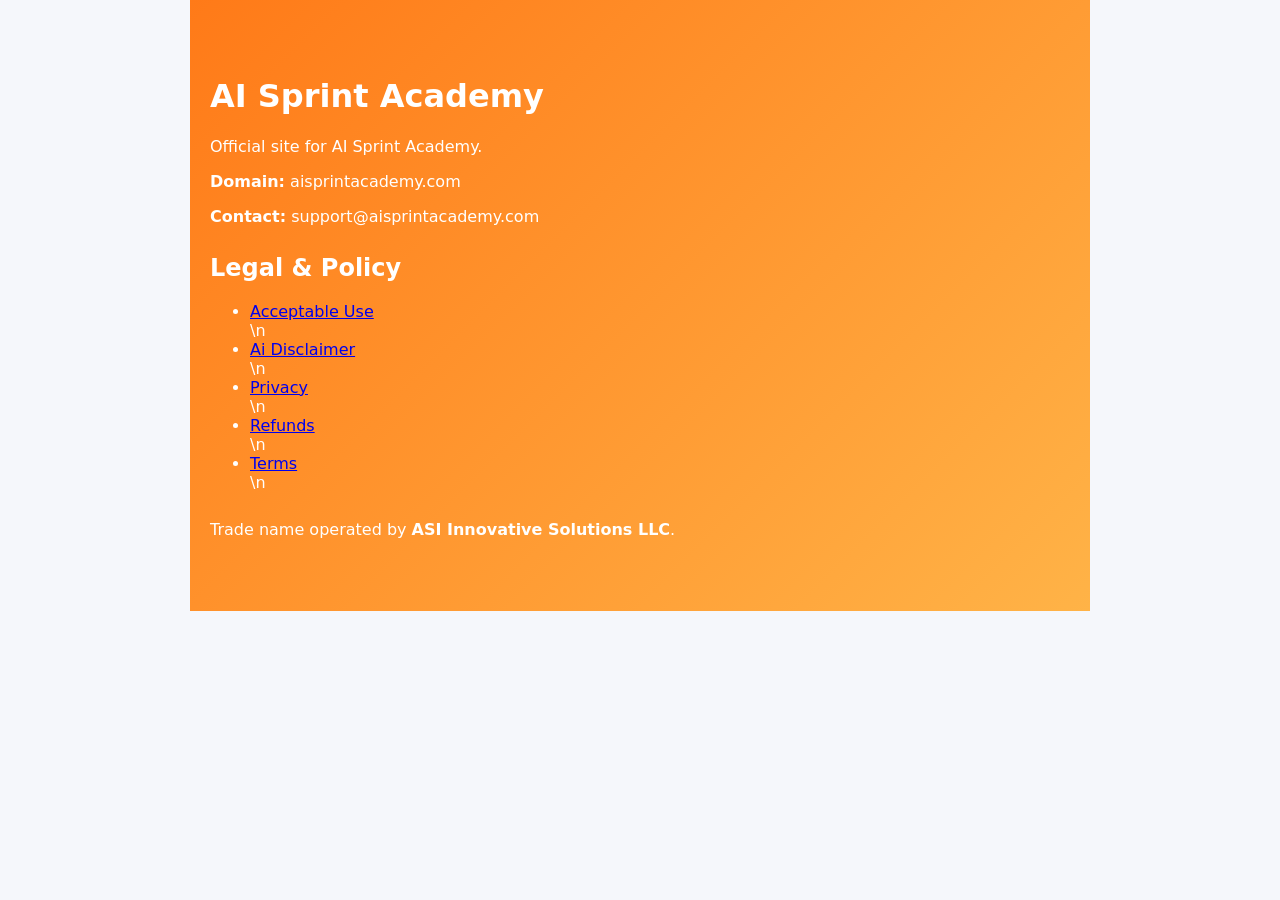
==== index.html @ 27dea118 "chore: publish B16 site with legal pages" ====
<!doctype html>
<html lang="en">
<head>
  <meta charset="utf-8" />
  <meta name="viewport" content="width=device-width, initial-scale=1" />
  <title>AI Sprint Academy</title>
  <meta name="description" content="AI Sprint Academy official website." />
  <link rel="stylesheet" href="styles.css" />
</head>
<body>
  <main class="hero" style="max-width:900px;margin:0 auto;padding:56px 20px;">
    <h1>AI Sprint Academy</h1>
    <p class="lead">Official site for AI Sprint Academy.</p>
    <p><strong>Domain:</strong> aisprintacademy.com</p>
    <p><strong>Contact:</strong> support@aisprintacademy.com</p>
    <section style="margin-top:28px;">
      <h2>Legal & Policy</h2>
      <ul>
        <li><a href="acceptable-use.html">Acceptable Use</a></li>\n        <li><a href="ai-disclaimer.html">Ai Disclaimer</a></li>\n        <li><a href="privacy.html">Privacy</a></li>\n        <li><a href="refunds.html">Refunds</a></li>\n        <li><a href="terms.html">Terms</a></li>\n      </ul>
    </section>
    <section style="margin-top:28px;">
      <p>Trade name operated by <strong>ASI Innovative Solutions LLC</strong>.</p>
    </section>
  </main>
</body>
</html>
---- styles.css ----
:root {
  --bg: #f5f7fb;
  --dark: #0f172a;
  --accent: #ff7a18;
  --accent-2: #ffb347;
  --muted: #5c647a;
  --card: #ffffff;
}
* {
  box-sizing: border-box;
}
body {
  margin: 0;
  font-family: "Inter", "Segoe UI", system-ui, -apple-system, sans-serif;
  background: var(--bg);
  color: var(--dark);
}
.container {
  width: min(1100px, 92vw);
  margin: 0 auto;
}
.hero {
  background: linear-gradient(135deg, var(--accent) 0%, var(--accent-2) 100%);
  color: white;
  padding: 4rem 0 3rem;
}
.hero__inner {
  display: grid;
  grid-template-columns: repeat(auto-fit, minmax(260px, 1fr));
  gap: 2rem;
  align-items: center;
}
.hero__card {
  background: rgba(255, 255, 255, 0.12);
  border-radius: 1rem;
  padding: 1.5rem;
  backdrop-filter: blur(6px);
}
.hero__card ul {
  list-style: none;
  padding: 0;
  margin: 0;
}
.hero__card li + li {
  margin-top: 0.75rem;
}
.eyebrow {
  text-transform: uppercase;
  letter-spacing: 0.12em;
  font-size: 0.75rem;
  margin: 0 0 0.5rem;
  opacity: 0.85;
}
.lede {
  font-size: 1.2rem;
  line-height: 1.6;
  max-width: 48ch;
}
.cta-row {
  display: flex;
  gap: 0.75rem;
  flex-wrap: wrap;
  margin-top: 1.5rem;
}
.btn {
  display: inline-flex;
  align-items: center;
  justify-content: center;
  padding: 0.85rem 1.5rem;
  border-radius: 999px;
  font-weight: 600;
  background: white;
  color: var(--dark);
  text-decoration: none;
  border: 2px solid transparent;
}
.btn--ghost {
  background: transparent;
  color: white;
  border-color: rgba(255, 255, 255, 0.6);
}
.section {
  padding: 3.5rem 0;
}
.section--alt {
  background: white;
}
.cards {
  display: grid;
  grid-template-columns: repeat(auto-fit, minmax(220px, 1fr));
  gap: 1.5rem;
}
.cards article {
  background: white;
  border-radius: 1rem;
  padding: 1.5rem;
  box-shadow: 0 20px 40px rgb(15 23 42 / 0.08);
}
.cards ul {
  padding-left: 1.2rem;
}
.split {
  display: grid;
  gap: 2rem;
  grid-template-columns: repeat(auto-fit, minmax(280px, 1fr));
  align-items: start;
}
.panel {
  background: var(--card);
  border-radius: 1rem;
  padding: 1.5rem;
  box-shadow: 0 16px 30px rgb(15 23 42 / 0.08);
}
.panel ul {
  padding-left: 1.2rem;
}
.muted {
  color: var(--muted);
  font-size: 0.9rem;
}
.footer {
  background: var(--dark);
  color: white;
  padding: 2.5rem 0;
}
.footer__inner {
  display: flex;
  flex-wrap: wrap;
  justify-content: space-between;
  gap: 1rem;
  align-items: center;
}
.footer__nav {
  display: flex;
  gap: 1rem;
}
.footer__nav a {
  color: white;
  text-decoration: none;
  font-weight: 600;
}
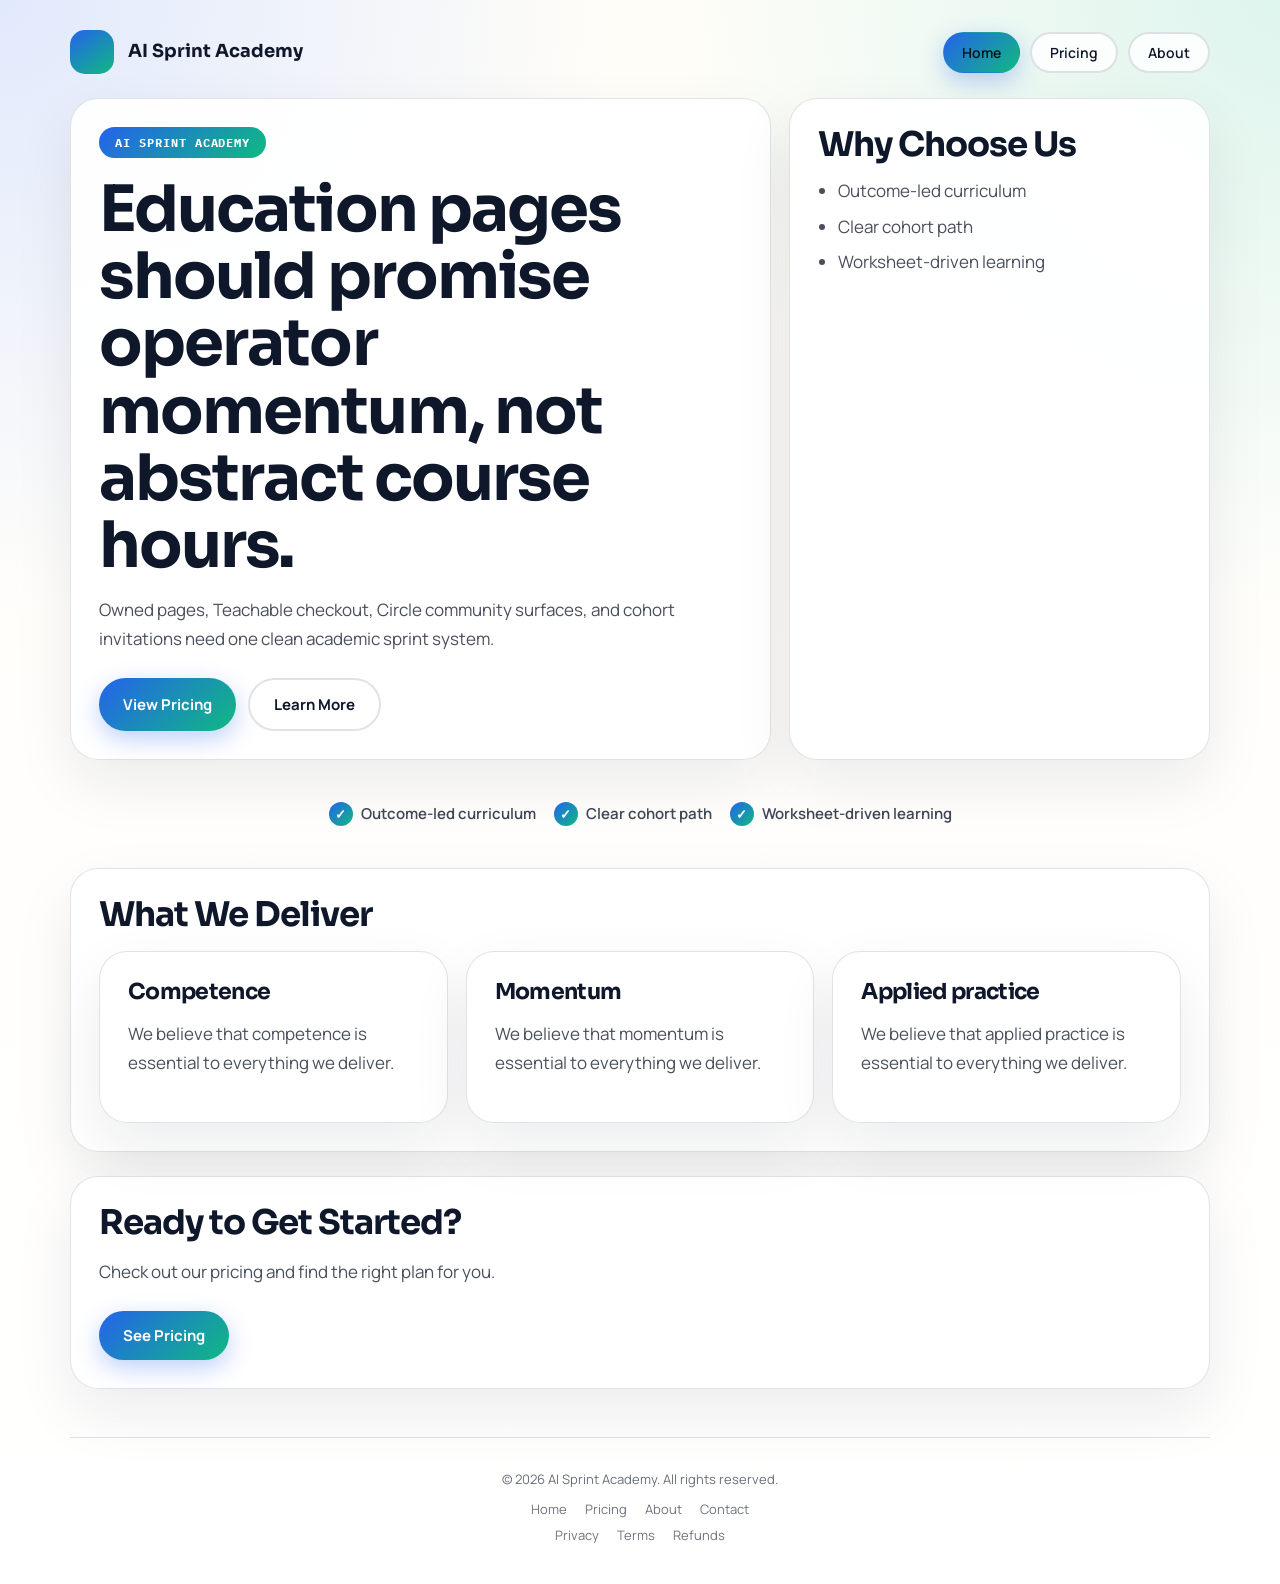
==== commit 0f65ff7b: "Deploy professional site update — 2026-04-03T04:42:03Z" ====
--- a/index.html
+++ b/index.html
@@ -3,24 +3,77 @@
 <head>
   <meta charset="utf-8" />
   <meta name="viewport" content="width=device-width, initial-scale=1" />
-  <title>AI Sprint Academy</title>
-  <meta name="description" content="AI Sprint Academy official website." />
-  <link rel="stylesheet" href="styles.css" />
+  <title>AI Sprint Academy | Home</title>
+  <meta name="description" content="Owned pages, Teachable checkout, Circle community surfaces, and cohort invitations need one clean academic sprint system." />
+  <meta property="og:title" content="AI Sprint Academy | Home" />
+  <meta property="og:description" content="Owned pages, Teachable checkout, Circle community surfaces, and cohort invitations need one clean academic sprint system." />
+  <meta property="og:type" content="website" />
+  <meta property="og:url" content="https://aisprintacademy.com/" />
+  <link rel="preconnect" href="https://fonts.googleapis.com" /><link rel="preconnect" href="https://fonts.gstatic.com" crossorigin /><link href="https://fonts.googleapis.com/css2?family=Sora:wght@400;500;600;700;800&family=Manrope:wght@400;500;600;700;800&family=IBM+Plex+Mono:wght@400;500;600;700;800&display=swap" rel="stylesheet" />
+  <link rel="stylesheet" href="./styles.css" />
+  
 </head>
 <body>
-  <main class="hero" style="max-width:900px;margin:0 auto;padding:56px 20px;">
-    <h1>AI Sprint Academy</h1>
-    <p class="lead">Official site for AI Sprint Academy.</p>
-    <p><strong>Domain:</strong> aisprintacademy.com</p>
-    <p><strong>Contact:</strong> support@aisprintacademy.com</p>
-    <section style="margin-top:28px;">
-      <h2>Legal & Policy</h2>
-      <ul>
-        <li><a href="acceptable-use.html">Acceptable Use</a></li>\n        <li><a href="ai-disclaimer.html">Ai Disclaimer</a></li>\n        <li><a href="privacy.html">Privacy</a></li>\n        <li><a href="refunds.html">Refunds</a></li>\n        <li><a href="terms.html">Terms</a></li>\n      </ul>
+  <main class="page">
+    <header class="header">
+      <a class="brand" href="./index.html">
+        <span class="brand-mark"></span>
+        <span class="brand-copy">
+          <strong>AI Sprint Academy</strong>
+        </span>
+      </a>
+      <nav class="nav">
+        <a class='button primary' href='index.html'>Home</a>
+        <a class='button ghost' href='offer.html'>Pricing</a>
+        <a class='button ghost' href='channels.html'>About</a>
+      </nav>
+    </header>
+    
+    <section class="hero">
+      <article class="hero-card">
+        <div class="eyebrow">AI Sprint Academy</div>
+        <h1>Education pages should promise operator momentum, not abstract course hours.</h1>
+        <p>Owned pages, Teachable checkout, Circle community surfaces, and cohort invitations need one clean academic sprint system.</p>
+        <div class="actions">
+          <a class="button primary" href="./offer.html">View Pricing</a>
+          <a class="button ghost" href="./channels.html">Learn More</a>
+        </div>
+      </article>
+      <aside class="hero-card">
+        <h2>Why Choose Us</h2>
+        <ul><li>Outcome-led curriculum</li><li>Clear cohort path</li><li>Worksheet-driven learning</li></ul>
+      </aside>
     </section>
-    <section style="margin-top:28px;">
-      <p>Trade name operated by <strong>ASI Innovative Solutions LLC</strong>.</p>
+    <section class="trust-strip"><div class='trust-badge'><span class='trust-icon'>&#10003;</span> Outcome-led curriculum</div><div class='trust-badge'><span class='trust-icon'>&#10003;</span> Clear cohort path</div><div class='trust-badge'><span class='trust-icon'>&#10003;</span> Worksheet-driven learning</div></section>
+    <section class="panel" style="margin-top:24px;">
+      <h2>What We Deliver</h2>
+      <div class="grid-three" style="margin-top:18px;">
+        <article class='offer-card'><h3>Competence</h3><p>We believe that competence is essential to everything we deliver.</p></article><article class='offer-card'><h3>Momentum</h3><p>We believe that momentum is essential to everything we deliver.</p></article><article class='offer-card'><h3>Applied practice</h3><p>We believe that applied practice is essential to everything we deliver.</p></article>
+      </div>
     </section>
+    <section class="panel" style="margin-top:24px;">
+      <h2>Ready to Get Started?</h2>
+      <p>Check out our pricing and find the right plan for you.</p>
+      <div class="actions">
+        <a class="button primary" href="./offer.html">See Pricing</a>
+      </div>
+    </section>
+    
+    <footer class="site-footer">
+      <div class="footer-note">&copy; 2026 AI Sprint Academy. All rights reserved.</div>
+      <div class="footer-links">
+        <a href="./index.html">Home</a>
+        <a href="./offer.html">Pricing</a>
+        <a href="./channels.html">About</a>
+        <a href='mailto:support@aisprintacademy.com'>Contact</a>
+      </div>
+      <div class="footer-links" style="margin-top:8px;">
+        <a href="./privacy.html">Privacy</a>
+        <a href="./terms.html">Terms</a>
+        <a href="./refunds.html">Refunds</a>
+      </div>
+    </footer>
   </main>
+  
 </body>
-</html>
+</html>
--- a/styles.css
+++ b/styles.css
@@ -1,141 +1,85 @@
+
 :root {
-  --bg: #f5f7fb;
-  --dark: #0f172a;
-  --accent: #ff7a18;
-  --accent-2: #ffb347;
-  --muted: #5c647a;
-  --card: #ffffff;
+  --primary: #2563EB;
+  --secondary: #10B981;
+  --accent: #F59E0B;
+  --ink: #0F172A;
+  --surface: #F8FAFC;
+  --line: rgba(15, 23, 42, 0.12);
+  --display: 'Sora', 'Avenir Next', 'Segoe UI', sans-serif;
+  --body: 'Manrope', 'Avenir Next', 'Segoe UI', sans-serif;
+  --accent-font: 'IBM Plex Mono', 'Avenir Next', 'Segoe UI', sans-serif;
 }
-* {
-  box-sizing: border-box;
-}
+* { box-sizing: border-box; }
 body {
   margin: 0;
-  font-family: "Inter", "Segoe UI", system-ui, -apple-system, sans-serif;
-  background: var(--bg);
-  color: var(--dark);
+  font-family: var(--body);
+  color: var(--ink);
+  background:
+    radial-gradient(circle at 0% 0%, color-mix(in srgb, var(--primary) 14%, white), transparent 30%),
+    radial-gradient(circle at 100% 0%, color-mix(in srgb, var(--secondary) 14%, white), transparent 30%),
+    linear-gradient(180deg, #fffdf8, #ffffff);
 }
-.container {
-  width: min(1100px, 92vw);
-  margin: 0 auto;
+a { color: inherit; }
+.page { max-width: 1180px; margin: 0 auto; padding: 24px 20px 40px; }
+.header { display: flex; flex-wrap: wrap; align-items: center; justify-content: space-between; gap: 12px; padding: 6px 0 24px; }
+.brand { display: flex; align-items: center; gap: 14px; text-decoration: none; }
+.brand-mark { width: 44px; height: 44px; border-radius: 15px; background: linear-gradient(145deg, var(--primary), var(--secondary)); flex-shrink: 0; }
+.brand-copy strong { display: block; font-family: var(--display); font-size: 18px; line-height: 1.2; }
+.nav { display: flex; flex-wrap: wrap; gap: 10px; }
+.nav a { border: 1px solid var(--line); border-radius: 999px; padding: 9px 18px; text-decoration: none; font-size: 14px; font-weight: 600; background: rgba(255,255,255,0.84); transition: all 0.2s ease; }
+.nav a:hover { background: var(--primary); color: white; border-color: var(--primary); }
+.nav a.button.primary { background: linear-gradient(135deg, var(--primary), var(--secondary)); color: #081018; border-color: transparent; }
+.hero,
+.grid-two,
+.grid-three,
+.offer-grid { display: grid; gap: 18px; }
+.hero { grid-template-columns: minmax(0, 1.25fr) minmax(280px, 0.75fr); align-items: stretch; }
+.grid-two { grid-template-columns: repeat(2, minmax(0, 1fr)); }
+.grid-three { grid-template-columns: repeat(3, minmax(0, 1fr)); }
+.offer-grid { grid-template-columns: repeat(auto-fit, minmax(260px, 1fr)); }
+.panel,
+.hero-card,
+.offer-card { border: 1px solid var(--line); border-radius: 28px; background: rgba(255,255,255,0.92); box-shadow: 0 24px 60px rgba(15,23,42,0.08); }
+.hero-card,
+.panel,
+.offer-card { padding: 28px; }
+.offer-card { transition: transform 0.2s ease, box-shadow 0.2s ease; }
+.offer-card:hover { transform: translateY(-4px); box-shadow: 0 32px 80px rgba(15,23,42,0.14); }
+.eyebrow { display: inline-flex; border-radius: 999px; padding: 8px 16px; background: linear-gradient(135deg, var(--primary), var(--secondary)); color: #fff; font-family: var(--accent-font); font-size: 12px; font-weight: 700; letter-spacing: 0.08em; text-transform: uppercase; }
+h1, h2, h3 { margin: 0; font-family: var(--display); line-height: 1.05; letter-spacing: -0.03em; }
+h1 { margin-top: 18px; font-size: clamp(36px, 6vw, 64px); max-width: 16ch; }
+h2 { font-size: clamp(24px, 4vw, 34px); }
+h3 { font-size: 22px; }
+p, li { color: color-mix(in srgb, var(--ink) 76%, white); line-height: 1.7; font-size: 17px; }
+.actions { display: flex; flex-wrap: wrap; gap: 12px; margin-top: 24px; }
+.button { display: inline-flex; align-items: center; justify-content: center; text-decoration: none; border-radius: 999px; padding: 14px 24px; font-weight: 700; font-size: 15px; cursor: pointer; border: none; transition: all 0.2s ease; }
+.button.primary { background: linear-gradient(135deg, var(--primary), var(--secondary)); color: #fff; box-shadow: 0 8px 24px color-mix(in srgb, var(--primary) 30%, transparent); }
+.button.primary:hover { transform: translateY(-2px); box-shadow: 0 12px 32px color-mix(in srgb, var(--primary) 40%, transparent); }
+.button.ghost { border: 2px solid var(--line); background: rgba(255,255,255,0.8); }
+.button.ghost:hover { border-color: var(--primary); color: var(--primary); }
+.trust-strip { display: flex; flex-wrap: wrap; gap: 18px; justify-content: center; margin-top: 24px; padding: 18px 0; }
+.trust-badge { display: flex; align-items: center; gap: 8px; font-size: 15px; font-weight: 600; color: color-mix(in srgb, var(--ink) 80%, white); }
+.trust-icon { display: inline-flex; align-items: center; justify-content: center; width: 24px; height: 24px; border-radius: 50%; background: linear-gradient(135deg, var(--primary), var(--secondary)); color: #fff; font-size: 13px; font-weight: 700; }
+.price { display: inline-block; margin: 16px 0 12px; padding: 10px 16px; border-radius: 999px; background: linear-gradient(135deg, color-mix(in srgb, var(--primary) 14%, white), color-mix(in srgb, var(--secondary) 14%, white)); font-family: var(--accent-font); font-size: 20px; font-weight: 700; letter-spacing: 0.02em; color: var(--ink); }
+.micro { font-size: 13px; color: color-mix(in srgb, var(--ink) 64%, white); }
+ul { margin: 14px 0 0; padding-left: 20px; }
+li + li { margin-top: 7px; }
+.site-footer { margin-top: 48px; padding: 32px 0 0; border-top: 1px solid var(--line); text-align: center; }
+.footer-note { font-size: 13px; color: color-mix(in srgb, var(--ink) 62%, white); }
+.footer-links { display: flex; flex-wrap: wrap; gap: 18px; justify-content: center; margin-top: 12px; }
+.footer-links a { font-size: 13px; color: color-mix(in srgb, var(--ink) 60%, white); text-decoration: none; }
+.footer-links a:hover { color: var(--primary); text-decoration: underline; }
+.checkout-tier { position: relative; }
+.buy-btn { width: 100%; font-size: 16px; padding: 16px 24px; }
+.buy-btn:disabled { opacity: 0.6; cursor: not-allowed; }
+@media (max-width: 960px) {
+  .hero, .grid-two, .grid-three { grid-template-columns: 1fr; }
+  h1 { max-width: none; }
 }
-.hero {
-  background: linear-gradient(135deg, var(--accent) 0%, var(--accent-2) 100%);
-  color: white;
-  padding: 4rem 0 3rem;
+@media (max-width: 720px) {
+  .page { padding: 18px 16px 32px; }
+  .hero-card, .panel, .offer-card { padding: 22px; border-radius: 24px; }
+  .button { width: 100%; }
+  .trust-strip { flex-direction: column; align-items: center; }
 }
-.hero__inner {
-  display: grid;
-  grid-template-columns: repeat(auto-fit, minmax(260px, 1fr));
-  gap: 2rem;
-  align-items: center;
-}
-.hero__card {
-  background: rgba(255, 255, 255, 0.12);
-  border-radius: 1rem;
-  padding: 1.5rem;
-  backdrop-filter: blur(6px);
-}
-.hero__card ul {
-  list-style: none;
-  padding: 0;
-  margin: 0;
-}
-.hero__card li + li {
-  margin-top: 0.75rem;
-}
-.eyebrow {
-  text-transform: uppercase;
-  letter-spacing: 0.12em;
-  font-size: 0.75rem;
-  margin: 0 0 0.5rem;
-  opacity: 0.85;
-}
-.lede {
-  font-size: 1.2rem;
-  line-height: 1.6;
-  max-width: 48ch;
-}
-.cta-row {
-  display: flex;
-  gap: 0.75rem;
-  flex-wrap: wrap;
-  margin-top: 1.5rem;
-}
-.btn {
-  display: inline-flex;
-  align-items: center;
-  justify-content: center;
-  padding: 0.85rem 1.5rem;
-  border-radius: 999px;
-  font-weight: 600;
-  background: white;
-  color: var(--dark);
-  text-decoration: none;
-  border: 2px solid transparent;
-}
-.btn--ghost {
-  background: transparent;
-  color: white;
-  border-color: rgba(255, 255, 255, 0.6);
-}
-.section {
-  padding: 3.5rem 0;
-}
-.section--alt {
-  background: white;
-}
-.cards {
-  display: grid;
-  grid-template-columns: repeat(auto-fit, minmax(220px, 1fr));
-  gap: 1.5rem;
-}
-.cards article {
-  background: white;
-  border-radius: 1rem;
-  padding: 1.5rem;
-  box-shadow: 0 20px 40px rgb(15 23 42 / 0.08);
-}
-.cards ul {
-  padding-left: 1.2rem;
-}
-.split {
-  display: grid;
-  gap: 2rem;
-  grid-template-columns: repeat(auto-fit, minmax(280px, 1fr));
-  align-items: start;
-}
-.panel {
-  background: var(--card);
-  border-radius: 1rem;
-  padding: 1.5rem;
-  box-shadow: 0 16px 30px rgb(15 23 42 / 0.08);
-}
-.panel ul {
-  padding-left: 1.2rem;
-}
-.muted {
-  color: var(--muted);
-  font-size: 0.9rem;
-}
-.footer {
-  background: var(--dark);
-  color: white;
-  padding: 2.5rem 0;
-}
-.footer__inner {
-  display: flex;
-  flex-wrap: wrap;
-  justify-content: space-between;
-  gap: 1rem;
-  align-items: center;
-}
-.footer__nav {
-  display: flex;
-  gap: 1rem;
-}
-.footer__nav a {
-  color: white;
-  text-decoration: none;
-  font-weight: 600;
-}
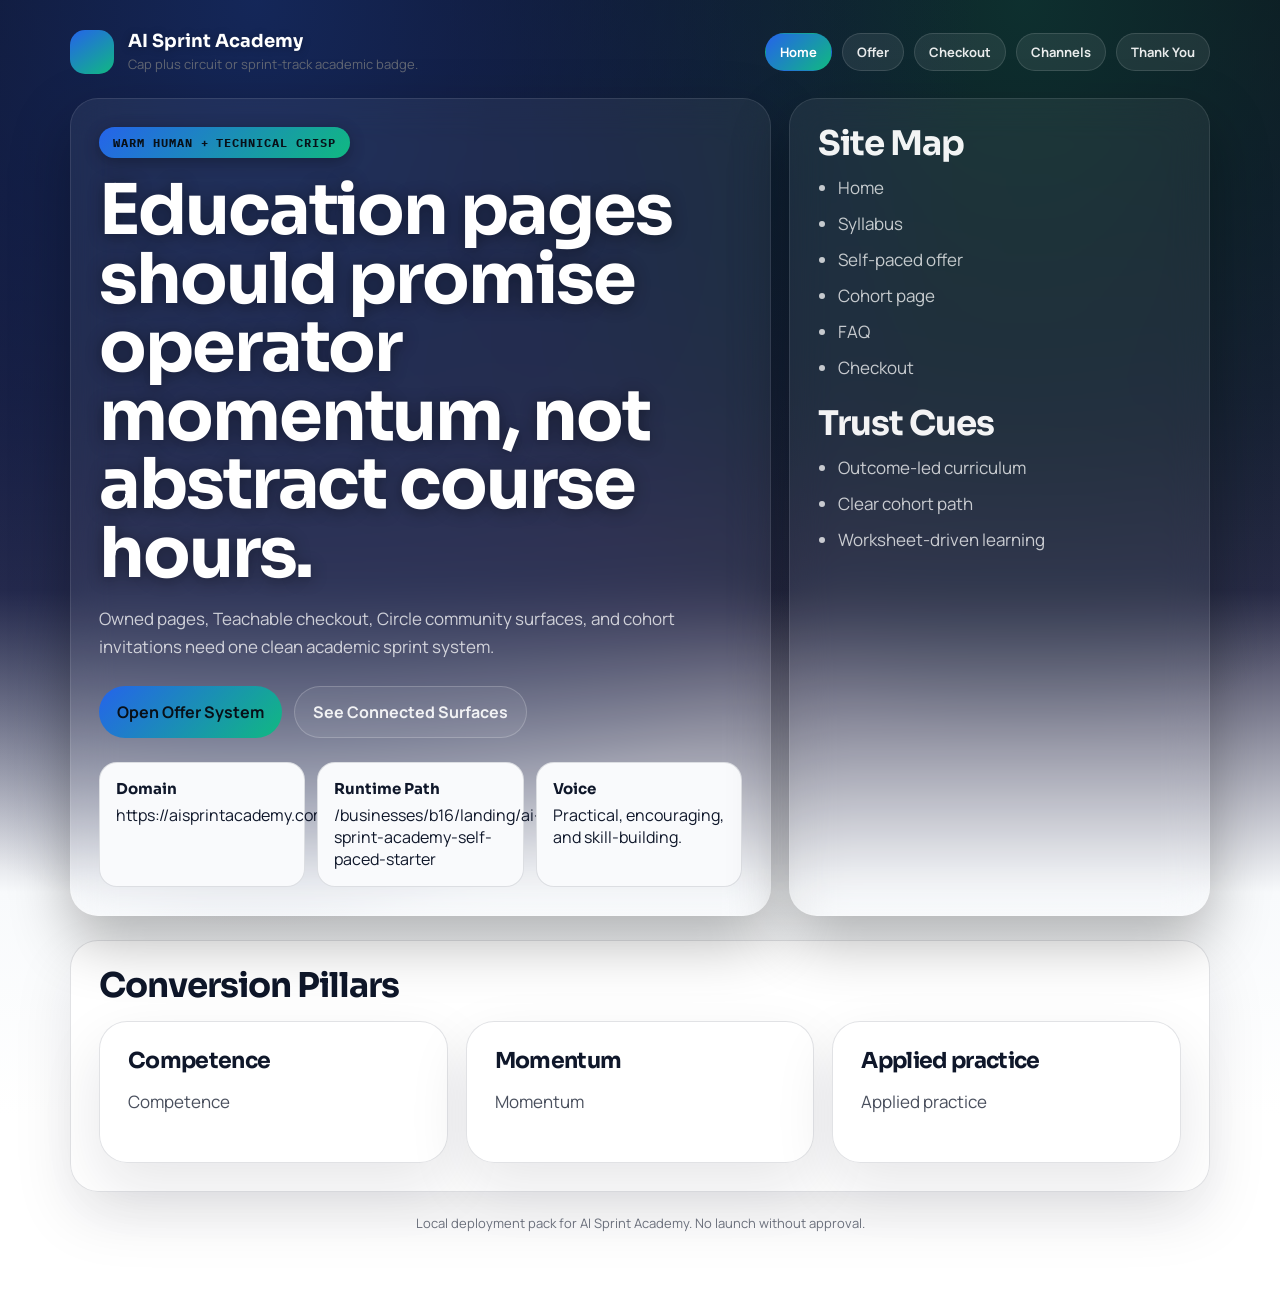
==== commit 71522c7e: "Deploy aisprintacademy.com — ASI Network site update" ====
--- a/index.html
+++ b/index.html
@@ -1,17 +1,11 @@
 <!doctype html>
-<html lang="en">
+<html>
 <head>
   <meta charset="utf-8" />
   <meta name="viewport" content="width=device-width, initial-scale=1" />
   <title>AI Sprint Academy | Home</title>
-  <meta name="description" content="Owned pages, Teachable checkout, Circle community surfaces, and cohort invitations need one clean academic sprint system." />
-  <meta property="og:title" content="AI Sprint Academy | Home" />
-  <meta property="og:description" content="Owned pages, Teachable checkout, Circle community surfaces, and cohort invitations need one clean academic sprint system." />
-  <meta property="og:type" content="website" />
-  <meta property="og:url" content="https://aisprintacademy.com/" />
   <link rel="preconnect" href="https://fonts.googleapis.com" /><link rel="preconnect" href="https://fonts.gstatic.com" crossorigin /><link href="https://fonts.googleapis.com/css2?family=Sora:wght@400;500;600;700;800&family=Manrope:wght@400;500;600;700;800&family=IBM+Plex+Mono:wght@400;500;600;700;800&display=swap" rel="stylesheet" />
   <link rel="stylesheet" href="./styles.css" />
-  
 </head>
 <body>
   <main class="page">
@@ -20,60 +14,90 @@
         <span class="brand-mark"></span>
         <span class="brand-copy">
           <strong>AI Sprint Academy</strong>
+          <span>Cap plus circuit or sprint-track academic badge.</span>
         </span>
       </a>
       <nav class="nav">
         <a class='button primary' href='index.html'>Home</a>
-        <a class='button ghost' href='offer.html'>Pricing</a>
-        <a class='button ghost' href='channels.html'>About</a>
+        <a class='button ghost' href='offer.html'>Offer</a>
+        <a class='button ghost' href='checkout.html'>Checkout</a>
+        <a class='button ghost' href='channels.html'>Channels</a>
+        <a class='button ghost' href='thank-you.html'>Thank You</a>
       </nav>
     </header>
     
     <section class="hero">
       <article class="hero-card">
-        <div class="eyebrow">AI Sprint Academy</div>
+        <div class="eyebrow">Warm Human + Technical Crisp</div>
         <h1>Education pages should promise operator momentum, not abstract course hours.</h1>
         <p>Owned pages, Teachable checkout, Circle community surfaces, and cohort invitations need one clean academic sprint system.</p>
         <div class="actions">
-          <a class="button primary" href="./offer.html">View Pricing</a>
-          <a class="button ghost" href="./channels.html">Learn More</a>
+          <a class="button primary" href="./offer.html">Open Offer System</a>
+          <a class="button ghost" href="./channels.html">See Connected Surfaces</a>
+        </div>
+        <div class="meta">
+          <div class="meta-card">
+            <strong>Domain</strong>
+            <span>https://aisprintacademy.com</span>
+          </div>
+          <div class="meta-card">
+            <strong>Runtime Path</strong>
+            <span>/businesses/b16/landing/ai-sprint-academy-self-paced-starter</span>
+          </div>
+          
+          <div class="meta-card">
+            <strong>Voice</strong>
+            <span>Practical, encouraging, and skill-building.</span>
+          </div>
         </div>
       </article>
       <aside class="hero-card">
-        <h2>Why Choose Us</h2>
+        <h2>Site Map</h2>
+        <ul><li>Home</li><li>Syllabus</li><li>Self-paced offer</li><li>Cohort page</li><li>FAQ</li><li>Checkout</li></ul>
+        <h2 style="margin-top:24px;">Trust Cues</h2>
         <ul><li>Outcome-led curriculum</li><li>Clear cohort path</li><li>Worksheet-driven learning</li></ul>
       </aside>
     </section>
-    <section class="trust-strip"><div class='trust-badge'><span class='trust-icon'>&#10003;</span> Outcome-led curriculum</div><div class='trust-badge'><span class='trust-icon'>&#10003;</span> Clear cohort path</div><div class='trust-badge'><span class='trust-icon'>&#10003;</span> Worksheet-driven learning</div></section>
     <section class="panel" style="margin-top:24px;">
-      <h2>What We Deliver</h2>
+      <h2>Conversion Pillars</h2>
       <div class="grid-three" style="margin-top:18px;">
-        <article class='offer-card'><h3>Competence</h3><p>We believe that competence is essential to everything we deliver.</p></article><article class='offer-card'><h3>Momentum</h3><p>We believe that momentum is essential to everything we deliver.</p></article><article class='offer-card'><h3>Applied practice</h3><p>We believe that applied practice is essential to everything we deliver.</p></article>
-      </div>
-    </section>
-    <section class="panel" style="margin-top:24px;">
-      <h2>Ready to Get Started?</h2>
-      <p>Check out our pricing and find the right plan for you.</p>
-      <div class="actions">
-        <a class="button primary" href="./offer.html">See Pricing</a>
+        <article class='offer-card'><h3>Competence</h3><p>Competence</p></article><article class='offer-card'><h3>Momentum</h3><p>Momentum</p></article><article class='offer-card'><h3>Applied practice</h3><p>Applied practice</p></article>
       </div>
     </section>
     
-    <footer class="site-footer">
-      <div class="footer-note">&copy; 2026 AI Sprint Academy. All rights reserved.</div>
-      <div class="footer-links">
-        <a href="./index.html">Home</a>
-        <a href="./offer.html">Pricing</a>
-        <a href="./channels.html">About</a>
-        <a href='mailto:support@aisprintacademy.com'>Contact</a>
-      </div>
-      <div class="footer-links" style="margin-top:8px;">
-        <a href="./privacy.html">Privacy</a>
-        <a href="./terms.html">Terms</a>
-        <a href="./refunds.html">Refunds</a>
-      </div>
-    </footer>
+    <div class="footer-note">Local deployment pack for AI Sprint Academy. No launch without approval.</div>
   </main>
-  
+
+  <!-- ASI Analytics (lightweight, privacy-friendly) -->
+  <script>
+  (function(){
+    var bid = document.body.getAttribute('data-business-id') || 'unknown';
+    var page = location.pathname.split('/').pop() || 'index.html';
+    var key = 'asi_pv_' + bid;
+    try {
+      var data = JSON.parse(localStorage.getItem(key) || '{}');
+      data[page] = (data[page] || 0) + 1;
+      data._total = (data._total || 0) + 1;
+      data._last = new Date().toISOString();
+      data._ref = document.referrer || 'direct';
+      localStorage.setItem(key, JSON.stringify(data));
+    } catch(e) {}
+    // Beacon to analytics endpoint if configured
+    if (window.ASI_ANALYTICS_URL) {
+      var payload = JSON.stringify({
+        business_id: bid,
+        page: page,
+        referrer: document.referrer || 'direct',
+        timestamp: new Date().toISOString(),
+        ua: navigator.userAgent
+      });
+      try {
+        navigator.sendBeacon(window.ASI_ANALYTICS_URL, payload);
+      } catch(e) {
+        // Silent fail — analytics should never break the site
+      }
+    }
+  })();
+  </script>
 </body>
 </html>
--- a/styles.css
+++ b/styles.css
@@ -15,21 +15,21 @@
   margin: 0;
   font-family: var(--body);
   color: var(--ink);
-  background:
-    radial-gradient(circle at 0% 0%, color-mix(in srgb, var(--primary) 14%, white), transparent 30%),
-    radial-gradient(circle at 100% 0%, color-mix(in srgb, var(--secondary) 14%, white), transparent 30%),
-    linear-gradient(180deg, #fffdf8, #ffffff);
+  background: #0d0d1a;
+  background-image:
+    radial-gradient(ellipse at 20% 0%, color-mix(in srgb, var(--primary) 30%, #0d0d1a), transparent 50%),
+    radial-gradient(ellipse at 80% 0%, color-mix(in srgb, var(--secondary) 20%, #0d0d1a), transparent 40%),
+    linear-gradient(180deg, #0d0d1a 0%, #111128 15%, #1a1a35 30%, #2a2a48 45%, var(--surface) 68%, #ffffff 85%);
 }
 a { color: inherit; }
-.page { max-width: 1180px; margin: 0 auto; padding: 24px 20px 40px; }
+.page { max-width: 1180px; margin: 0 auto; padding: 24px 20px 80px; }
 .header { display: flex; flex-wrap: wrap; align-items: center; justify-content: space-between; gap: 12px; padding: 6px 0 24px; }
 .brand { display: flex; align-items: center; gap: 14px; text-decoration: none; }
-.brand-mark { width: 44px; height: 44px; border-radius: 15px; background: linear-gradient(145deg, var(--primary), var(--secondary)); flex-shrink: 0; }
-.brand-copy strong { display: block; font-family: var(--display); font-size: 18px; line-height: 1.2; }
+.brand-mark { width: 44px; height: 44px; border-radius: 15px; background: linear-gradient(145deg, var(--primary), var(--secondary)); }
+.brand-copy strong { display: block; font-family: var(--display); font-size: 18px; line-height: 1; }
+.brand-copy span { display: block; margin-top: 5px; font-size: 13px; color: color-mix(in srgb, var(--ink) 66%, white); }
 .nav { display: flex; flex-wrap: wrap; gap: 10px; }
-.nav a { border: 1px solid var(--line); border-radius: 999px; padding: 9px 18px; text-decoration: none; font-size: 14px; font-weight: 600; background: rgba(255,255,255,0.84); transition: all 0.2s ease; }
-.nav a:hover { background: var(--primary); color: white; border-color: var(--primary); }
-.nav a.button.primary { background: linear-gradient(135deg, var(--primary), var(--secondary)); color: #081018; border-color: transparent; }
+.nav a { border: 1px solid var(--line); border-radius: 999px; padding: 9px 14px; text-decoration: none; font-size: 13px; background: rgba(255,255,255,0.84); }
 .hero,
 .grid-two,
 .grid-three,
@@ -37,49 +37,56 @@
 .hero { grid-template-columns: minmax(0, 1.25fr) minmax(280px, 0.75fr); align-items: stretch; }
 .grid-two { grid-template-columns: repeat(2, minmax(0, 1fr)); }
 .grid-three { grid-template-columns: repeat(3, minmax(0, 1fr)); }
-.offer-grid { grid-template-columns: repeat(auto-fit, minmax(260px, 1fr)); }
+.offer-grid { grid-template-columns: repeat(auto-fit, minmax(240px, 1fr)); }
 .panel,
 .hero-card,
-.offer-card { border: 1px solid var(--line); border-radius: 28px; background: rgba(255,255,255,0.92); box-shadow: 0 24px 60px rgba(15,23,42,0.08); }
+.offer-card { border: 1px solid var(--line); border-radius: 28px; background: rgba(255,255,255,0.88); box-shadow: 0 24px 60px rgba(15,23,42,0.1); }
 .hero-card,
 .panel,
 .offer-card { padding: 28px; }
-.offer-card { transition: transform 0.2s ease, box-shadow 0.2s ease; }
-.offer-card:hover { transform: translateY(-4px); box-shadow: 0 32px 80px rgba(15,23,42,0.14); }
-.eyebrow { display: inline-flex; border-radius: 999px; padding: 8px 16px; background: linear-gradient(135deg, var(--primary), var(--secondary)); color: #fff; font-family: var(--accent-font); font-size: 12px; font-weight: 700; letter-spacing: 0.08em; text-transform: uppercase; }
-h1, h2, h3 { margin: 0; font-family: var(--display); line-height: 1.05; letter-spacing: -0.03em; }
-h1 { margin-top: 18px; font-size: clamp(36px, 6vw, 64px); max-width: 16ch; }
+.eyebrow { display: inline-flex; border-radius: 999px; padding: 8px 14px; background: linear-gradient(135deg, var(--primary), var(--secondary)); color: #081018; font-family: var(--accent-font); font-size: 12px; font-weight: 700; letter-spacing: 0.08em; text-transform: uppercase; }
+h1, h2, h3 { margin: 0; font-family: var(--display); line-height: 0.98; letter-spacing: -0.03em; }
+h1 { margin-top: 18px; font-size: clamp(40px, 7vw, 70px); max-width: 11ch; }
 h2 { font-size: clamp(24px, 4vw, 34px); }
 h3 { font-size: 22px; }
 p, li { color: color-mix(in srgb, var(--ink) 76%, white); line-height: 1.7; font-size: 17px; }
 .actions { display: flex; flex-wrap: wrap; gap: 12px; margin-top: 24px; }
-.button { display: inline-flex; align-items: center; justify-content: center; text-decoration: none; border-radius: 999px; padding: 14px 24px; font-weight: 700; font-size: 15px; cursor: pointer; border: none; transition: all 0.2s ease; }
-.button.primary { background: linear-gradient(135deg, var(--primary), var(--secondary)); color: #fff; box-shadow: 0 8px 24px color-mix(in srgb, var(--primary) 30%, transparent); }
-.button.primary:hover { transform: translateY(-2px); box-shadow: 0 12px 32px color-mix(in srgb, var(--primary) 40%, transparent); }
-.button.ghost { border: 2px solid var(--line); background: rgba(255,255,255,0.8); }
-.button.ghost:hover { border-color: var(--primary); color: var(--primary); }
-.trust-strip { display: flex; flex-wrap: wrap; gap: 18px; justify-content: center; margin-top: 24px; padding: 18px 0; }
-.trust-badge { display: flex; align-items: center; gap: 8px; font-size: 15px; font-weight: 600; color: color-mix(in srgb, var(--ink) 80%, white); }
-.trust-icon { display: inline-flex; align-items: center; justify-content: center; width: 24px; height: 24px; border-radius: 50%; background: linear-gradient(135deg, var(--primary), var(--secondary)); color: #fff; font-size: 13px; font-weight: 700; }
-.price { display: inline-block; margin: 16px 0 12px; padding: 10px 16px; border-radius: 999px; background: linear-gradient(135deg, color-mix(in srgb, var(--primary) 14%, white), color-mix(in srgb, var(--secondary) 14%, white)); font-family: var(--accent-font); font-size: 20px; font-weight: 700; letter-spacing: 0.02em; color: var(--ink); }
+.button { display: inline-flex; align-items: center; justify-content: center; text-decoration: none; border-radius: 999px; padding: 14px 18px; font-weight: 700; }
+.button.primary { background: linear-gradient(135deg, var(--primary), var(--secondary)); color: #081018; }
+.button.ghost { border: 1px solid var(--line); }
+.meta { display: grid; gap: 12px; grid-template-columns: repeat(3, minmax(0, 1fr)); margin-top: 24px; }
+.meta-card { border-radius: 18px; padding: 16px; background: color-mix(in srgb, var(--surface) 92%, white); border: 1px solid var(--line); }
+.meta-card strong { display: block; font-family: var(--display); font-size: 15px; margin-bottom: 6px; }
+.price { display: inline-block; margin: 16px 0 12px; padding: 8px 12px; border-radius: 999px; background: color-mix(in srgb, var(--accent) 18%, white); font-family: var(--accent-font); font-size: 14px; font-weight: 700; letter-spacing: 0.08em; text-transform: uppercase; }
 .micro { font-size: 13px; color: color-mix(in srgb, var(--ink) 64%, white); }
 ul { margin: 14px 0 0; padding-left: 20px; }
 li + li { margin-top: 7px; }
-.site-footer { margin-top: 48px; padding: 32px 0 0; border-top: 1px solid var(--line); text-align: center; }
-.footer-note { font-size: 13px; color: color-mix(in srgb, var(--ink) 62%, white); }
-.footer-links { display: flex; flex-wrap: wrap; gap: 18px; justify-content: center; margin-top: 12px; }
-.footer-links a { font-size: 13px; color: color-mix(in srgb, var(--ink) 60%, white); text-decoration: none; }
-.footer-links a:hover { color: var(--primary); text-decoration: underline; }
-.checkout-tier { position: relative; }
-.buy-btn { width: 100%; font-size: 16px; padding: 16px 24px; }
-.buy-btn:disabled { opacity: 0.6; cursor: not-allowed; }
+.footer-note { margin-top: 22px; font-size: 13px; text-align: center; color: color-mix(in srgb, var(--ink) 62%, white); }
 @media (max-width: 960px) {
-  .hero, .grid-two, .grid-three { grid-template-columns: 1fr; }
+  .hero, .grid-two, .grid-three, .meta { grid-template-columns: 1fr; }
   h1 { max-width: none; }
 }
 @media (max-width: 720px) {
-  .page { padding: 18px 16px 32px; }
+  .page { padding: 18px 16px 72px; }
   .hero-card, .panel, .offer-card { padding: 22px; border-radius: 24px; }
   .button { width: 100%; }
-  .trust-strip { flex-direction: column; align-items: center; }
 }
+
+/* ── Dark hero treatment (particles visible) ── */
+.page { position: relative; z-index: 2; }
+.header { position: relative; z-index: 3; }
+.header .brand-copy strong { color: #fff; text-shadow: 0 1px 8px rgba(0,0,0,0.3); }
+.header .nav a { background: rgba(255,255,255,0.08); color: rgba(255,255,255,0.9); border-color: rgba(255,255,255,0.12); }
+.header .nav a:hover { background: var(--primary); color: #fff; border-color: var(--primary); }
+.header .nav a.button.primary { background: linear-gradient(135deg, var(--primary), var(--secondary)); color: #fff; border-color: transparent; }
+.hero-card { background: rgba(255,255,255,0.06); backdrop-filter: blur(20px); -webkit-backdrop-filter: blur(20px); border-color: rgba(255,255,255,0.1); box-shadow: 0 24px 60px rgba(0,0,0,0.3); }
+.hero-card h1 { color: #fff; text-shadow: 0 2px 16px rgba(0,0,0,0.4); }
+.hero-card h2, .hero-card h3 { color: rgba(255,255,255,0.95); }
+.hero-card p, .hero-card li { color: rgba(255,255,255,0.75) !important; }
+.hero-card .eyebrow { box-shadow: 0 4px 16px rgba(0,0,0,0.3); }
+.hero-card .button.ghost { color: rgba(255,255,255,0.9); border-color: rgba(255,255,255,0.2); background: rgba(255,255,255,0.06); }
+.hero-card .button.ghost:hover { border-color: var(--primary); color: #fff; background: rgba(255,255,255,0.1); }
+.hero-card a { color: rgba(255,255,255,0.85); }
+.hero-card ul { padding-left: 20px; }
+.trust-strip { background: rgba(255,255,255,0.04); border-radius: 16px; margin-left: -8px; margin-right: -8px; padding: 18px 24px; backdrop-filter: blur(8px); -webkit-backdrop-filter: blur(8px); }
+.trust-badge { color: rgba(255,255,255,0.85); }
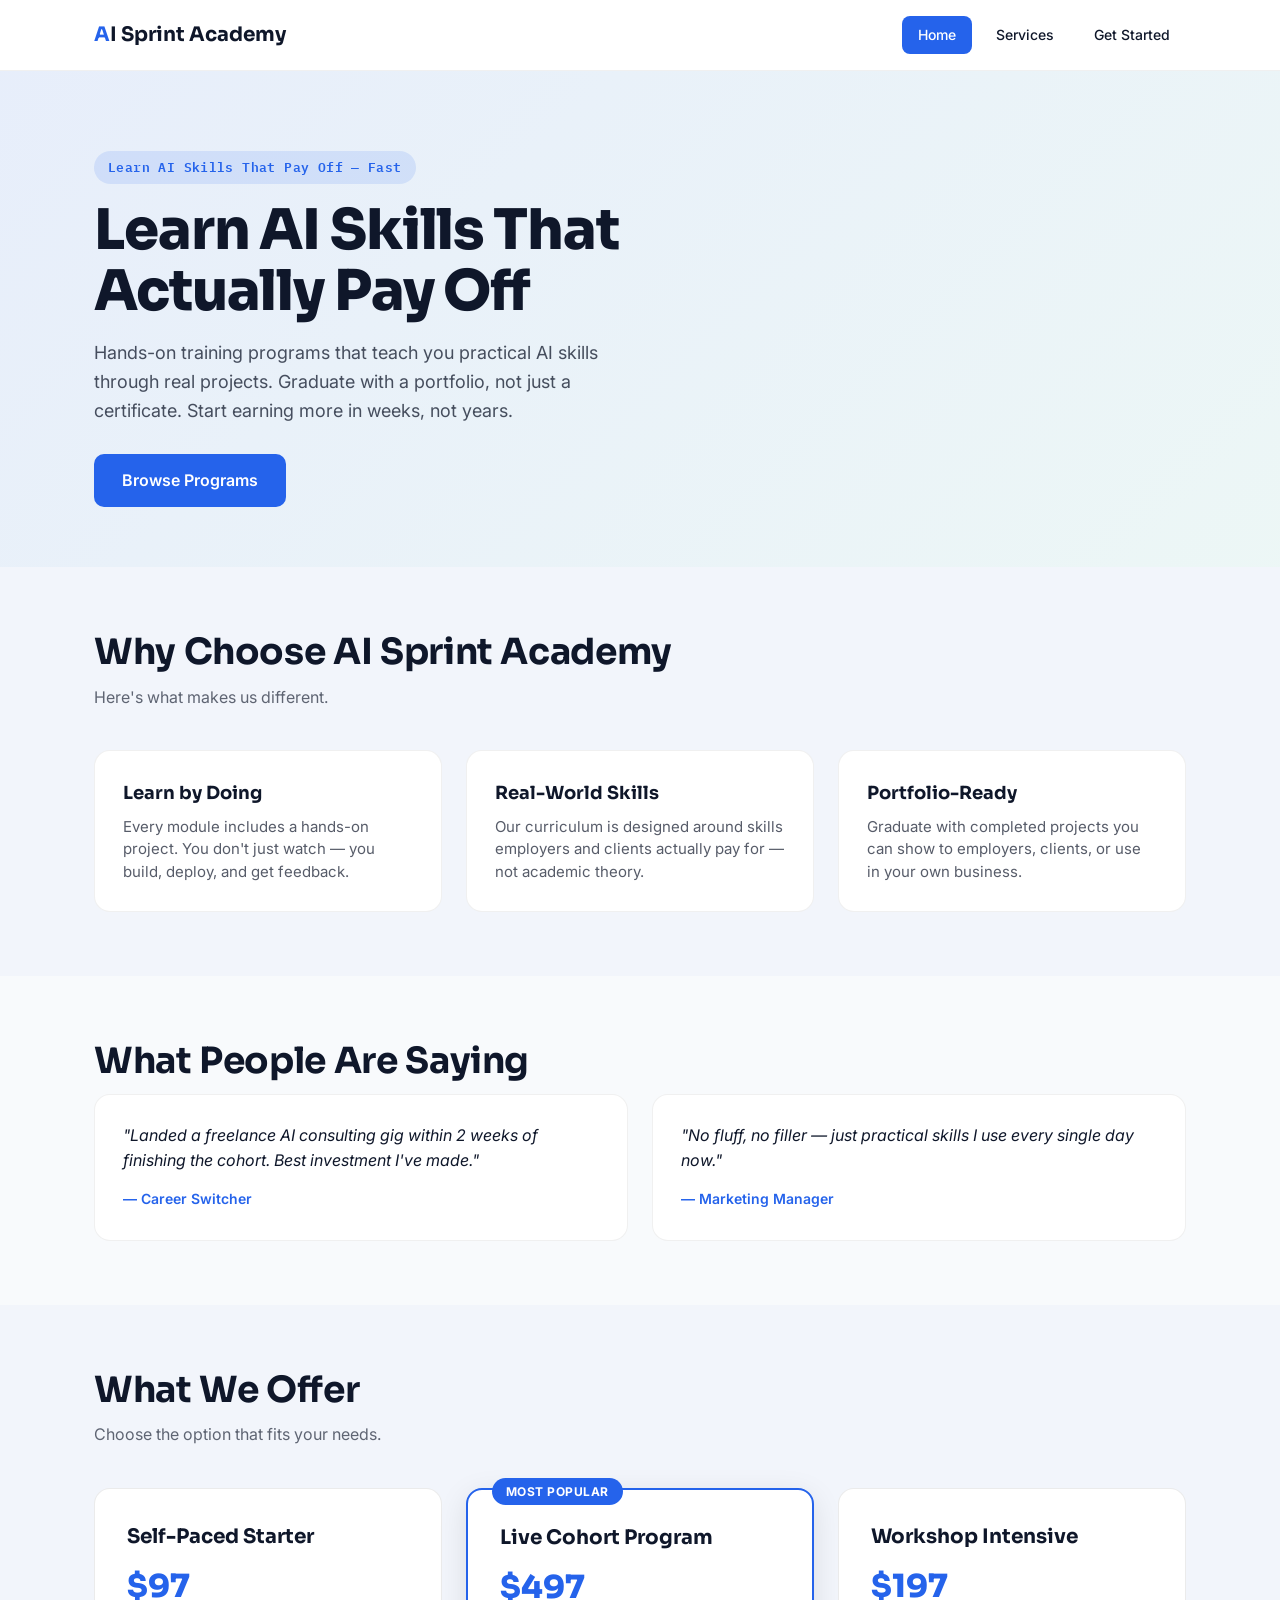
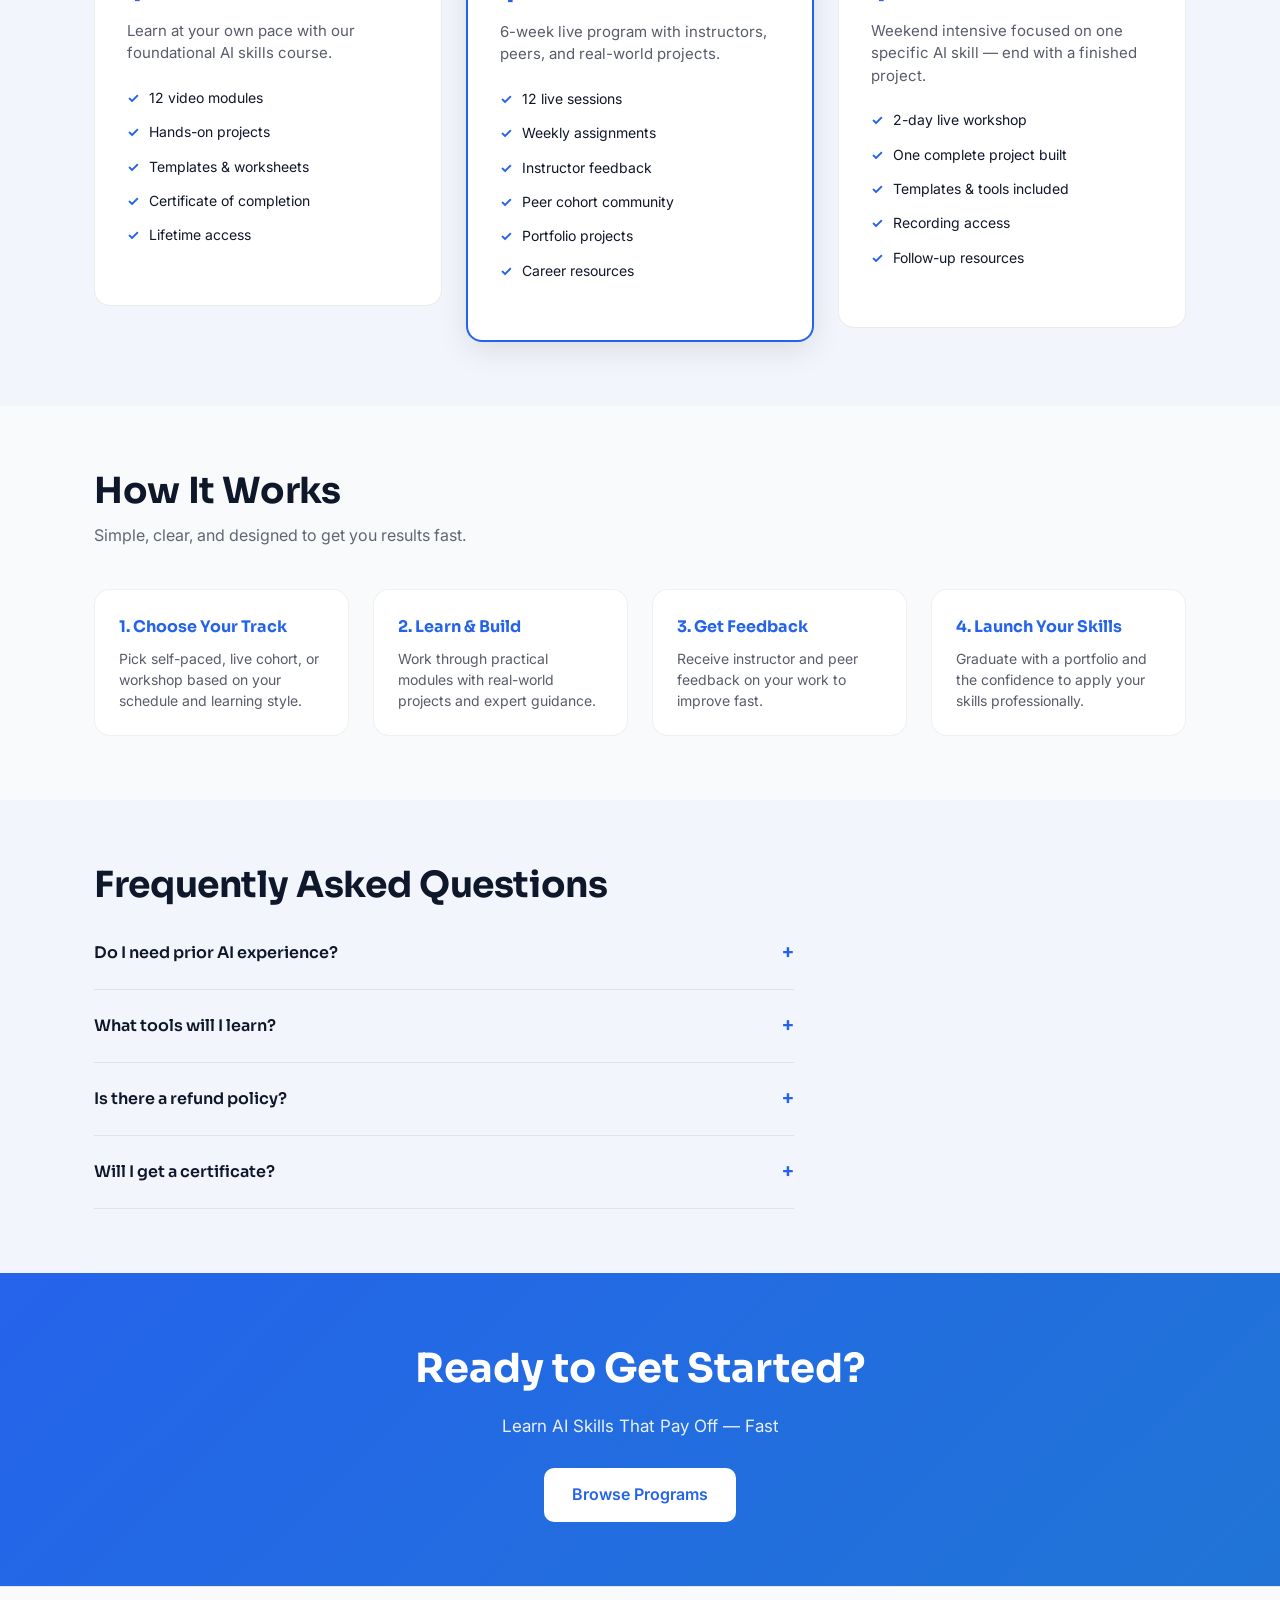
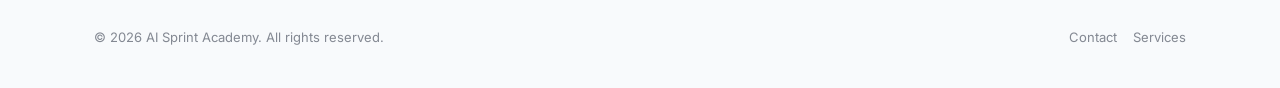
==== commit 96d647c0: "Deploy aisprintacademy.com — ASI Network site update" ====
--- a/index.html
+++ b/index.html
@@ -1,102 +1,196 @@
-<!doctype html>
-<html>
+<!DOCTYPE html>
+<html lang="en">
 <head>
-  <meta charset="utf-8" />
-  <meta name="viewport" content="width=device-width, initial-scale=1" />
-  <title>AI Sprint Academy | Home</title>
-  <link rel="preconnect" href="https://fonts.googleapis.com" /><link rel="preconnect" href="https://fonts.gstatic.com" crossorigin /><link href="https://fonts.googleapis.com/css2?family=Sora:wght@400;500;600;700;800&family=Manrope:wght@400;500;600;700;800&family=IBM+Plex+Mono:wght@400;500;600;700;800&display=swap" rel="stylesheet" />
-  <link rel="stylesheet" href="./styles.css" />
+  <meta charset="utf-8">
+  <meta name="viewport" content="width=device-width, initial-scale=1">
+  <title>Home | AI Sprint Academy</title>
+  <meta name="description" content="Hands-on AI training programs that teach you practical skills through real projects. No fluff, no theory dumps — just skills you can use immediately to earn more.">
+  <meta property="og:title" content="Home | AI Sprint Academy">
+  <meta property="og:description" content="Hands-on AI training programs that teach you practical skills through real projects. No fluff, no theory dumps — just skills you can use immediately to earn more.">
+  <meta property="og:type" content="website">
+  <meta property="og:url" content="https://aisprintacademy.com/">
+  <meta name="twitter:card" content="summary">
+  <meta name="twitter:title" content="Home | AI Sprint Academy">
+  <meta name="twitter:description" content="Hands-on AI training programs that teach you practical skills through real projects. No fluff, no theory dumps — just skills you can use immediately to earn more.">
+  <link rel="preconnect" href="https://fonts.googleapis.com">
+  <link rel="preconnect" href="https://fonts.gstatic.com" crossorigin>
+  <link href="https://fonts.googleapis.com/css2?family=Sora:wght@400;500;600;700;800&family=Inter:wght@400;500;600;700;800&family=IBM+Plex+Mono:wght@400;500;600;700;800&display=swap" rel="stylesheet">
+  <link rel="stylesheet" href="./styles.css">
 </head>
-<body>
-  <main class="page">
-    <header class="header">
-      <a class="brand" href="./index.html">
-        <span class="brand-mark"></span>
-        <span class="brand-copy">
-          <strong>AI Sprint Academy</strong>
-          <span>Cap plus circuit or sprint-track academic badge.</span>
-        </span>
-      </a>
-      <nav class="nav">
-        <a class='button primary' href='index.html'>Home</a>
-        <a class='button ghost' href='offer.html'>Offer</a>
-        <a class='button ghost' href='checkout.html'>Checkout</a>
-        <a class='button ghost' href='channels.html'>Channels</a>
-        <a class='button ghost' href='thank-you.html'>Thank You</a>
+<body data-business-id="b16">
+  <header class="site-header">
+    <div class="container">
+      <a href="./index.html" class="logo"><span>A</span>I Sprint Academy</a>
+      <nav class="nav-links">
+    <a href="./index.html" class="active">Home</a>
+    <a href="./offer.html">Services</a>
+    <a href="./checkout.html">Get Started</a>
       </nav>
-    </header>
-    
-    <section class="hero">
-      <article class="hero-card">
-        <div class="eyebrow">Warm Human + Technical Crisp</div>
-        <h1>Education pages should promise operator momentum, not abstract course hours.</h1>
-        <p>Owned pages, Teachable checkout, Circle community surfaces, and cohort invitations need one clean academic sprint system.</p>
-        <div class="actions">
-          <a class="button primary" href="./offer.html">Open Offer System</a>
-          <a class="button ghost" href="./channels.html">See Connected Surfaces</a>
+    </div>
+  </header>
+  <section class="hero-section">
+    <div class="container">
+      <div class="hero-content">
+        <div class="hero-badge">Learn AI Skills That Pay Off — Fast</div>
+        <h1>Learn AI Skills That Actually Pay Off</h1>
+        <p>Hands-on training programs that teach you practical AI skills through real projects. Graduate with a portfolio, not just a certificate. Start earning more in weeks, not years.</p>
+        <div class="btn-group">
+          <a href="./offer.html" class="btn btn-primary">Browse Programs</a>
         </div>
-        <div class="meta">
-          <div class="meta-card">
-            <strong>Domain</strong>
-            <span>https://aisprintacademy.com</span>
-          </div>
-          <div class="meta-card">
-            <strong>Runtime Path</strong>
-            <span>/businesses/b16/landing/ai-sprint-academy-self-paced-starter</span>
-          </div>
-          
-          <div class="meta-card">
-            <strong>Voice</strong>
-            <span>Practical, encouraging, and skill-building.</span>
-          </div>
+      </div>
+    </div>
+  </section>
+  <section class="section section-alt">
+    <div class="container">
+      <h2 class="section-title">Why Choose AI Sprint Academy</h2>
+      <p class="section-subtitle">Here's what makes us different.</p>
+      <div class="features-grid">
+        <div class="feature-card">
+          <h3>Learn by Doing</h3>
+          <p>Every module includes a hands-on project. You don&#x27;t just watch — you build, deploy, and get feedback.</p>
         </div>
-      </article>
-      <aside class="hero-card">
-        <h2>Site Map</h2>
-        <ul><li>Home</li><li>Syllabus</li><li>Self-paced offer</li><li>Cohort page</li><li>FAQ</li><li>Checkout</li></ul>
-        <h2 style="margin-top:24px;">Trust Cues</h2>
-        <ul><li>Outcome-led curriculum</li><li>Clear cohort path</li><li>Worksheet-driven learning</li></ul>
-      </aside>
-    </section>
-    <section class="panel" style="margin-top:24px;">
-      <h2>Conversion Pillars</h2>
-      <div class="grid-three" style="margin-top:18px;">
-        <article class='offer-card'><h3>Competence</h3><p>Competence</p></article><article class='offer-card'><h3>Momentum</h3><p>Momentum</p></article><article class='offer-card'><h3>Applied practice</h3><p>Applied practice</p></article>
+        <div class="feature-card">
+          <h3>Real-World Skills</h3>
+          <p>Our curriculum is designed around skills employers and clients actually pay for — not academic theory.</p>
+        </div>
+        <div class="feature-card">
+          <h3>Portfolio-Ready</h3>
+          <p>Graduate with completed projects you can show to employers, clients, or use in your own business.</p>
+        </div>
       </div>
-    </section>
-    
-    <div class="footer-note">Local deployment pack for AI Sprint Academy. No launch without approval.</div>
-  </main>
-
-  <!-- ASI Analytics (lightweight, privacy-friendly) -->
+    </div>
+  </section>
+  <section class="section">
+    <div class="container">
+      <h2 class="section-title">What People Are Saying</h2>
+      <div class="proof-grid">
+        <div class="proof-card">
+          <blockquote>"Landed a freelance AI consulting gig within 2 weeks of finishing the cohort. Best investment I&#x27;ve made."</blockquote>
+          <cite>— Career Switcher</cite>
+        </div>
+        <div class="proof-card">
+          <blockquote>"No fluff, no filler — just practical skills I use every single day now."</blockquote>
+          <cite>— Marketing Manager</cite>
+        </div>
+      </div>
+    </div>
+  </section>
+  <section class="section  section-alt">
+    <div class="container">
+      <h2 class="section-title">What We Offer</h2>
+      <p class="section-subtitle">Choose the option that fits your needs.</p>
+      <div class="offers-grid">
+        <div class="offer-card">
+          <h3>Self-Paced Starter</h3>
+          <div class="offer-price">$97</div>
+          <p>Learn at your own pace with our foundational AI skills course.</p>
+          <ul>
+          <li>12 video modules</li>
+          <li>Hands-on projects</li>
+          <li>Templates &amp; worksheets</li>
+          <li>Certificate of completion</li>
+          <li>Lifetime access</li>
+          </ul>
+        </div>
+        <div class="offer-card featured">
+          <h3>Live Cohort Program</h3>
+          <div class="offer-price">$497</div>
+          <p>6-week live program with instructors, peers, and real-world projects.</p>
+          <ul>
+          <li>12 live sessions</li>
+          <li>Weekly assignments</li>
+          <li>Instructor feedback</li>
+          <li>Peer cohort community</li>
+          <li>Portfolio projects</li>
+          <li>Career resources</li>
+          </ul>
+        </div>
+        <div class="offer-card">
+          <h3>Workshop Intensive</h3>
+          <div class="offer-price">$197</div>
+          <p>Weekend intensive focused on one specific AI skill — end with a finished project.</p>
+          <ul>
+          <li>2-day live workshop</li>
+          <li>One complete project built</li>
+          <li>Templates &amp; tools included</li>
+          <li>Recording access</li>
+          <li>Follow-up resources</li>
+          </ul>
+        </div>
+      </div>
+    </div>
+  </section>
+  <section class="section">
+    <div class="container">
+      <h2 class="section-title">How It Works</h2>
+      <p class="section-subtitle">Simple, clear, and designed to get you results fast.</p>
+      <div class="process-grid">
+        <div class="process-step">
+          <h3>1. Choose Your Track</h3>
+          <p>Pick self-paced, live cohort, or workshop based on your schedule and learning style.</p>
+        </div>
+        <div class="process-step">
+          <h3>2. Learn &amp; Build</h3>
+          <p>Work through practical modules with real-world projects and expert guidance.</p>
+        </div>
+        <div class="process-step">
+          <h3>3. Get Feedback</h3>
+          <p>Receive instructor and peer feedback on your work to improve fast.</p>
+        </div>
+        <div class="process-step">
+          <h3>4. Launch Your Skills</h3>
+          <p>Graduate with a portfolio and the confidence to apply your skills professionally.</p>
+        </div>
+      </div>
+    </div>
+  </section>
+  <section class="section section-alt">
+    <div class="container">
+      <h2 class="section-title">Frequently Asked Questions</h2>
+      <div class="faq-list">
+        <details class="faq-item">
+          <summary>Do I need prior AI experience?</summary>
+          <p>No. Our Starter programs assume zero prior knowledge. Intermediate tracks are available for those with basics.</p>
+        </details>
+        <details class="faq-item">
+          <summary>What tools will I learn?</summary>
+          <p>ChatGPT, Claude, Midjourney, automation tools, and more — all focused on practical business applications.</p>
+        </details>
+        <details class="faq-item">
+          <summary>Is there a refund policy?</summary>
+          <p>Self-paced: 14-day refund. Live cohort: refund available before session 2. Workshops: 48-hour cancellation policy.</p>
+        </details>
+        <details class="faq-item">
+          <summary>Will I get a certificate?</summary>
+          <p>Yes. All programs include a certificate of completion. Live cohort also includes a skills assessment.</p>
+        </details>
+      </div>
+    </div>
+  </section>
+  <section class="cta-section">
+    <div class="container">
+      <h2>Ready to Get Started?</h2>
+      <p>Learn AI Skills That Pay Off — Fast</p>
+      <a href="./offer.html" class="btn btn-primary">Browse Programs</a>
+    </div>
+  </section>
+  <footer class="site-footer">
+    <div class="container">
+      <div class="footer-content">
+        <p>&copy; 2026 AI Sprint Academy. All rights reserved.</p>
+        <div class="footer-links">
+          <a href="mailto:support@aisprintacademy.com">Contact</a>
+          <a href="./offer.html">Services</a>
+        </div>
+      </div>
+    </div>
+  </footer>
   <script>
   (function(){
-    var bid = document.body.getAttribute('data-business-id') || 'unknown';
-    var page = location.pathname.split('/').pop() || 'index.html';
-    var key = 'asi_pv_' + bid;
-    try {
-      var data = JSON.parse(localStorage.getItem(key) || '{}');
-      data[page] = (data[page] || 0) + 1;
-      data._total = (data._total || 0) + 1;
-      data._last = new Date().toISOString();
-      data._ref = document.referrer || 'direct';
-      localStorage.setItem(key, JSON.stringify(data));
-    } catch(e) {}
-    // Beacon to analytics endpoint if configured
-    if (window.ASI_ANALYTICS_URL) {
-      var payload = JSON.stringify({
-        business_id: bid,
-        page: page,
-        referrer: document.referrer || 'direct',
-        timestamp: new Date().toISOString(),
-        ua: navigator.userAgent
-      });
-      try {
-        navigator.sendBeacon(window.ASI_ANALYTICS_URL, payload);
-      } catch(e) {
-        // Silent fail — analytics should never break the site
-      }
-    }
+    var bid='b16',page=location.pathname.split('/').pop()||'index.html';
+    var key='asi_pv_'+bid;
+    try{var d=JSON.parse(localStorage.getItem(key)||'{}');d[page]=(d[page]||0)+1;d._total=(d._total||0)+1;d._last=new Date().toISOString();d._ref=document.referrer||'direct';localStorage.setItem(key,JSON.stringify(d));}catch(e){}
+    if(window.ASI_ANALYTICS_URL){try{navigator.sendBeacon(window.ASI_ANALYTICS_URL,JSON.stringify({business_id:bid,page:page,referrer:document.referrer||'direct',timestamp:new Date().toISOString(),ua:navigator.userAgent}));}catch(e){}}
   })();
   </script>
 </body>
--- a/styles.css
+++ b/styles.css
@@ -1,92 +1,176 @@
-
 :root {
   --primary: #2563EB;
   --secondary: #10B981;
   --accent: #F59E0B;
   --ink: #0F172A;
   --surface: #F8FAFC;
-  --line: rgba(15, 23, 42, 0.12);
-  --display: 'Sora', 'Avenir Next', 'Segoe UI', sans-serif;
-  --body: 'Manrope', 'Avenir Next', 'Segoe UI', sans-serif;
-  --accent-font: 'IBM Plex Mono', 'Avenir Next', 'Segoe UI', sans-serif;
+  --display: 'Sora', system-ui, sans-serif;
+  --body: 'Inter', system-ui, sans-serif;
+  --accent-font: 'IBM Plex Mono', system-ui, sans-serif;
 }
-* { box-sizing: border-box; }
-body {
-  margin: 0;
-  font-family: var(--body);
-  color: var(--ink);
-  background: #0d0d1a;
-  background-image:
-    radial-gradient(ellipse at 20% 0%, color-mix(in srgb, var(--primary) 30%, #0d0d1a), transparent 50%),
-    radial-gradient(ellipse at 80% 0%, color-mix(in srgb, var(--secondary) 20%, #0d0d1a), transparent 40%),
-    linear-gradient(180deg, #0d0d1a 0%, #111128 15%, #1a1a35 30%, #2a2a48 45%, var(--surface) 68%, #ffffff 85%);
+*{box-sizing:border-box;margin:0;padding:0;}
+body{
+  font-family:var(--body);color:var(--ink);background:var(--surface);
+  line-height:1.6;-webkit-font-smoothing:antialiased;
 }
-a { color: inherit; }
-.page { max-width: 1180px; margin: 0 auto; padding: 24px 20px 80px; }
-.header { display: flex; flex-wrap: wrap; align-items: center; justify-content: space-between; gap: 12px; padding: 6px 0 24px; }
-.brand { display: flex; align-items: center; gap: 14px; text-decoration: none; }
-.brand-mark { width: 44px; height: 44px; border-radius: 15px; background: linear-gradient(145deg, var(--primary), var(--secondary)); }
-.brand-copy strong { display: block; font-family: var(--display); font-size: 18px; line-height: 1; }
-.brand-copy span { display: block; margin-top: 5px; font-size: 13px; color: color-mix(in srgb, var(--ink) 66%, white); }
-.nav { display: flex; flex-wrap: wrap; gap: 10px; }
-.nav a { border: 1px solid var(--line); border-radius: 999px; padding: 9px 14px; text-decoration: none; font-size: 13px; background: rgba(255,255,255,0.84); }
-.hero,
-.grid-two,
-.grid-three,
-.offer-grid { display: grid; gap: 18px; }
-.hero { grid-template-columns: minmax(0, 1.25fr) minmax(280px, 0.75fr); align-items: stretch; }
-.grid-two { grid-template-columns: repeat(2, minmax(0, 1fr)); }
-.grid-three { grid-template-columns: repeat(3, minmax(0, 1fr)); }
-.offer-grid { grid-template-columns: repeat(auto-fit, minmax(240px, 1fr)); }
-.panel,
-.hero-card,
-.offer-card { border: 1px solid var(--line); border-radius: 28px; background: rgba(255,255,255,0.88); box-shadow: 0 24px 60px rgba(15,23,42,0.1); }
-.hero-card,
-.panel,
-.offer-card { padding: 28px; }
-.eyebrow { display: inline-flex; border-radius: 999px; padding: 8px 14px; background: linear-gradient(135deg, var(--primary), var(--secondary)); color: #081018; font-family: var(--accent-font); font-size: 12px; font-weight: 700; letter-spacing: 0.08em; text-transform: uppercase; }
-h1, h2, h3 { margin: 0; font-family: var(--display); line-height: 0.98; letter-spacing: -0.03em; }
-h1 { margin-top: 18px; font-size: clamp(40px, 7vw, 70px); max-width: 11ch; }
-h2 { font-size: clamp(24px, 4vw, 34px); }
-h3 { font-size: 22px; }
-p, li { color: color-mix(in srgb, var(--ink) 76%, white); line-height: 1.7; font-size: 17px; }
-.actions { display: flex; flex-wrap: wrap; gap: 12px; margin-top: 24px; }
-.button { display: inline-flex; align-items: center; justify-content: center; text-decoration: none; border-radius: 999px; padding: 14px 18px; font-weight: 700; }
-.button.primary { background: linear-gradient(135deg, var(--primary), var(--secondary)); color: #081018; }
-.button.ghost { border: 1px solid var(--line); }
-.meta { display: grid; gap: 12px; grid-template-columns: repeat(3, minmax(0, 1fr)); margin-top: 24px; }
-.meta-card { border-radius: 18px; padding: 16px; background: color-mix(in srgb, var(--surface) 92%, white); border: 1px solid var(--line); }
-.meta-card strong { display: block; font-family: var(--display); font-size: 15px; margin-bottom: 6px; }
-.price { display: inline-block; margin: 16px 0 12px; padding: 8px 12px; border-radius: 999px; background: color-mix(in srgb, var(--accent) 18%, white); font-family: var(--accent-font); font-size: 14px; font-weight: 700; letter-spacing: 0.08em; text-transform: uppercase; }
-.micro { font-size: 13px; color: color-mix(in srgb, var(--ink) 64%, white); }
-ul { margin: 14px 0 0; padding-left: 20px; }
-li + li { margin-top: 7px; }
-.footer-note { margin-top: 22px; font-size: 13px; text-align: center; color: color-mix(in srgb, var(--ink) 62%, white); }
-@media (max-width: 960px) {
-  .hero, .grid-two, .grid-three, .meta { grid-template-columns: 1fr; }
-  h1 { max-width: none; }
+a{color:var(--primary);text-decoration:none;}
+a:hover{text-decoration:underline;}
+img{max-width:100%;height:auto;}
+
+/* Layout */
+.container{max-width:1140px;margin:0 auto;padding:0 24px;}
+
+/* Header */
+.site-header{
+  padding:16px 0;border-bottom:1px solid rgba(0,0,0,0.06);
+  background:rgba(255,255,255,0.95);backdrop-filter:blur(10px);
+  position:sticky;top:0;z-index:100;
 }
-@media (max-width: 720px) {
-  .page { padding: 18px 16px 72px; }
-  .hero-card, .panel, .offer-card { padding: 22px; border-radius: 24px; }
-  .button { width: 100%; }
+.site-header .container{display:flex;align-items:center;justify-content:space-between;gap:16px;flex-wrap:wrap;}
+.logo{font-family:var(--display);font-size:20px;font-weight:700;color:var(--ink);text-decoration:none;}
+.logo:hover{text-decoration:none;}
+.logo span{color:var(--primary);}
+.nav-links{display:flex;gap:8px;align-items:center;flex-wrap:wrap;}
+.nav-links a{
+  padding:8px 16px;border-radius:8px;font-size:14px;font-weight:500;
+  color:var(--ink);text-decoration:none;transition:all .2s;
 }
+.nav-links a:hover{background:rgba(0,0,0,0.04);text-decoration:none;}
+.nav-links a.active{background:var(--primary);color:#fff;}
 
-/* ── Dark hero treatment (particles visible) ── */
-.page { position: relative; z-index: 2; }
-.header { position: relative; z-index: 3; }
-.header .brand-copy strong { color: #fff; text-shadow: 0 1px 8px rgba(0,0,0,0.3); }
-.header .nav a { background: rgba(255,255,255,0.08); color: rgba(255,255,255,0.9); border-color: rgba(255,255,255,0.12); }
-.header .nav a:hover { background: var(--primary); color: #fff; border-color: var(--primary); }
-.header .nav a.button.primary { background: linear-gradient(135deg, var(--primary), var(--secondary)); color: #fff; border-color: transparent; }
-.hero-card { background: rgba(255,255,255,0.06); backdrop-filter: blur(20px); -webkit-backdrop-filter: blur(20px); border-color: rgba(255,255,255,0.1); box-shadow: 0 24px 60px rgba(0,0,0,0.3); }
-.hero-card h1 { color: #fff; text-shadow: 0 2px 16px rgba(0,0,0,0.4); }
-.hero-card h2, .hero-card h3 { color: rgba(255,255,255,0.95); }
-.hero-card p, .hero-card li { color: rgba(255,255,255,0.75) !important; }
-.hero-card .eyebrow { box-shadow: 0 4px 16px rgba(0,0,0,0.3); }
-.hero-card .button.ghost { color: rgba(255,255,255,0.9); border-color: rgba(255,255,255,0.2); background: rgba(255,255,255,0.06); }
-.hero-card .button.ghost:hover { border-color: var(--primary); color: #fff; background: rgba(255,255,255,0.1); }
-.hero-card a { color: rgba(255,255,255,0.85); }
-.hero-card ul { padding-left: 20px; }
-.trust-strip { background: rgba(255,255,255,0.04); border-radius: 16px; margin-left: -8px; margin-right: -8px; padding: 18px 24px; backdrop-filter: blur(8px); -webkit-backdrop-filter: blur(8px); }
-.trust-badge { color: rgba(255,255,255,0.85); }
+/* Hero */
+.hero-section{
+  padding:80px 0 60px;
+  background:linear-gradient(135deg,
+    color-mix(in srgb, var(--primary) 8%, var(--surface)),
+    color-mix(in srgb, var(--secondary) 5%, var(--surface)));
+}
+.hero-content{max-width:680px;}
+.hero-badge{
+  display:inline-block;padding:6px 14px;border-radius:100px;
+  background:color-mix(in srgb, var(--primary) 12%, transparent);
+  color:var(--primary);font-size:13px;font-weight:600;
+  font-family:var(--accent-font);letter-spacing:0.03em;margin-bottom:16px;
+}
+.hero-content h1{
+  font-family:var(--display);font-size:clamp(32px,5vw,56px);
+  font-weight:800;line-height:1.08;letter-spacing:-0.02em;margin-bottom:18px;color:var(--ink);
+}
+.hero-content p{font-size:18px;line-height:1.6;color:color-mix(in srgb,var(--ink) 75%,transparent);max-width:560px;margin-bottom:28px;}
+.btn{
+  display:inline-block;padding:14px 28px;border-radius:10px;
+  font-size:16px;font-weight:600;text-decoration:none;transition:all .2s;cursor:pointer;border:none;
+}
+.btn:hover{text-decoration:none;transform:translateY(-1px);box-shadow:0 4px 16px rgba(0,0,0,0.12);}
+.btn-primary{background:var(--primary);color:#fff;}
+.btn-secondary{background:transparent;color:var(--primary);border:2px solid var(--primary);}
+.btn-group{display:flex;gap:12px;flex-wrap:wrap;}
+
+/* Sections */
+.section{padding:64px 0;}
+.section-alt{background:color-mix(in srgb,var(--primary) 3%,var(--surface));}
+.section-title{
+  font-family:var(--display);font-size:clamp(24px,3.5vw,36px);
+  font-weight:700;line-height:1.15;letter-spacing:-0.01em;margin-bottom:12px;
+}
+.section-subtitle{font-size:16px;color:color-mix(in srgb,var(--ink) 65%,transparent);max-width:560px;margin-bottom:40px;}
+
+/* Feature grid */
+.features-grid{display:grid;grid-template-columns:repeat(auto-fit,minmax(300px,1fr));gap:24px;}
+.feature-card{
+  padding:28px;border-radius:16px;background:#fff;
+  border:1px solid rgba(0,0,0,0.06);transition:box-shadow .2s;
+}
+.feature-card:hover{box-shadow:0 8px 30px rgba(0,0,0,0.08);}
+.feature-card h3{font-family:var(--display);font-size:18px;font-weight:700;margin-bottom:8px;}
+.feature-card p{font-size:15px;color:color-mix(in srgb,var(--ink) 70%,transparent);line-height:1.5;}
+
+/* Offer cards */
+.offers-grid{display:grid;grid-template-columns:repeat(auto-fit,minmax(280px,1fr));gap:24px;align-items:start;}
+.offer-card{
+  padding:32px;border-radius:16px;background:#fff;
+  border:1px solid rgba(0,0,0,0.08);position:relative;
+}
+.offer-card.featured{border:2px solid var(--primary);box-shadow:0 8px 30px rgba(0,0,0,0.1);}
+.offer-card.featured::before{
+  content:'Most Popular';position:absolute;top:-12px;left:24px;
+  padding:4px 14px;border-radius:100px;background:var(--primary);color:#fff;
+  font-size:12px;font-weight:700;letter-spacing:0.04em;text-transform:uppercase;
+}
+.offer-card h3{font-family:var(--display);font-size:20px;font-weight:700;margin-bottom:4px;}
+.offer-price{font-size:32px;font-weight:800;color:var(--primary);font-family:var(--display);margin:8px 0;}
+.offer-card>p{font-size:15px;color:color-mix(in srgb,var(--ink) 70%,transparent);margin-bottom:16px;line-height:1.5;}
+.offer-card ul{list-style:none;margin-bottom:20px;}
+.offer-card ul li{padding:6px 0;font-size:14px;color:var(--ink);position:relative;padding-left:22px;}
+.offer-card ul li::before{content:'✓';position:absolute;left:0;color:var(--primary);font-weight:700;}
+.offer-card .btn{width:100%;text-align:center;}
+
+/* Process */
+.process-grid{display:grid;grid-template-columns:repeat(auto-fit,minmax(220px,1fr));gap:24px;counter-reset:process;}
+.process-step{padding:24px;border-radius:16px;background:#fff;border:1px solid rgba(0,0,0,0.06);}
+.process-step h3{font-family:var(--display);font-size:16px;font-weight:700;margin-bottom:8px;color:var(--primary);}
+.process-step p{font-size:14px;color:color-mix(in srgb,var(--ink) 70%,transparent);line-height:1.5;}
+
+/* FAQ */
+.faq-list{max-width:700px;}
+.faq-item{border-bottom:1px solid rgba(0,0,0,0.08);padding:20px 0;}
+.faq-item summary{
+  font-family:var(--display);font-size:16px;font-weight:600;cursor:pointer;
+  list-style:none;display:flex;justify-content:space-between;align-items:center;
+}
+.faq-item summary::after{content:'+';font-size:20px;color:var(--primary);transition:transform .2s;}
+.faq-item[open] summary::after{content:'−';}
+.faq-item p{margin-top:12px;font-size:15px;color:color-mix(in srgb,var(--ink) 75%,transparent);line-height:1.6;}
+
+/* Proof */
+.proof-grid{display:grid;grid-template-columns:repeat(auto-fit,minmax(300px,1fr));gap:24px;}
+.proof-card{padding:28px;border-radius:16px;background:#fff;border:1px solid rgba(0,0,0,0.06);}
+.proof-card blockquote{font-size:16px;font-style:italic;line-height:1.6;color:var(--ink);margin-bottom:12px;}
+.proof-card cite{font-size:14px;font-weight:600;color:var(--primary);font-style:normal;}
+
+/* CTA Footer */
+.cta-section{
+  padding:64px 0;text-align:center;
+  background:linear-gradient(135deg,var(--primary),color-mix(in srgb,var(--primary) 80%,var(--secondary)));
+  color:#fff;
+}
+.cta-section h2{font-family:var(--display);font-size:clamp(24px,4vw,40px);font-weight:700;margin-bottom:12px;color:#fff;}
+.cta-section p{font-size:17px;opacity:.9;margin-bottom:28px;max-width:500px;margin-left:auto;margin-right:auto;}
+.cta-section .btn-primary{background:#fff;color:var(--primary);}
+
+/* Footer */
+.site-footer{padding:40px 0;border-top:1px solid rgba(0,0,0,0.08);}
+.footer-content{display:flex;justify-content:space-between;align-items:center;flex-wrap:wrap;gap:16px;}
+.footer-content p{font-size:13px;color:color-mix(in srgb,var(--ink) 50%,transparent);}
+.footer-links{display:flex;gap:16px;}
+.footer-links a{font-size:13px;color:color-mix(in srgb,var(--ink) 50%,transparent);}
+.footer-links a:hover{color:var(--primary);}
+
+/* Network grid (B0 only) */
+.network-grid{display:grid;grid-template-columns:repeat(auto-fit,minmax(300px,1fr));gap:20px;}
+.network-card{
+  padding:24px;border-radius:16px;background:#fff;
+  border:1px solid rgba(0,0,0,0.06);transition:all .2s;
+}
+.network-card:hover{box-shadow:0 8px 30px rgba(0,0,0,0.08);transform:translateY(-2px);}
+.network-card h3{font-family:var(--display);font-size:17px;font-weight:700;margin-bottom:4px;}
+.network-card p{font-size:14px;color:color-mix(in srgb,var(--ink) 65%,transparent);margin-bottom:12px;}
+.network-card a{font-size:14px;font-weight:600;}
+
+/* Email capture */
+.email-form{display:flex;gap:10px;flex-wrap:wrap;max-width:460px;}
+.email-form input{
+  flex:1;min-width:200px;padding:12px 16px;border:2px solid rgba(0,0,0,0.1);
+  border-radius:10px;font-size:15px;font-family:var(--body);
+}
+.email-form input:focus{outline:none;border-color:var(--primary);}
+
+/* Responsive */
+@media(max-width:768px){
+  .hero-section{padding:48px 0 40px;}
+  .hero-content h1{font-size:28px;}
+  .features-grid,.offers-grid,.process-grid,.proof-grid,.network-grid{grid-template-columns:1fr;}
+  .nav-links{gap:4px;}
+  .nav-links a{padding:6px 10px;font-size:13px;}
+  .footer-content{flex-direction:column;text-align:center;}
+}
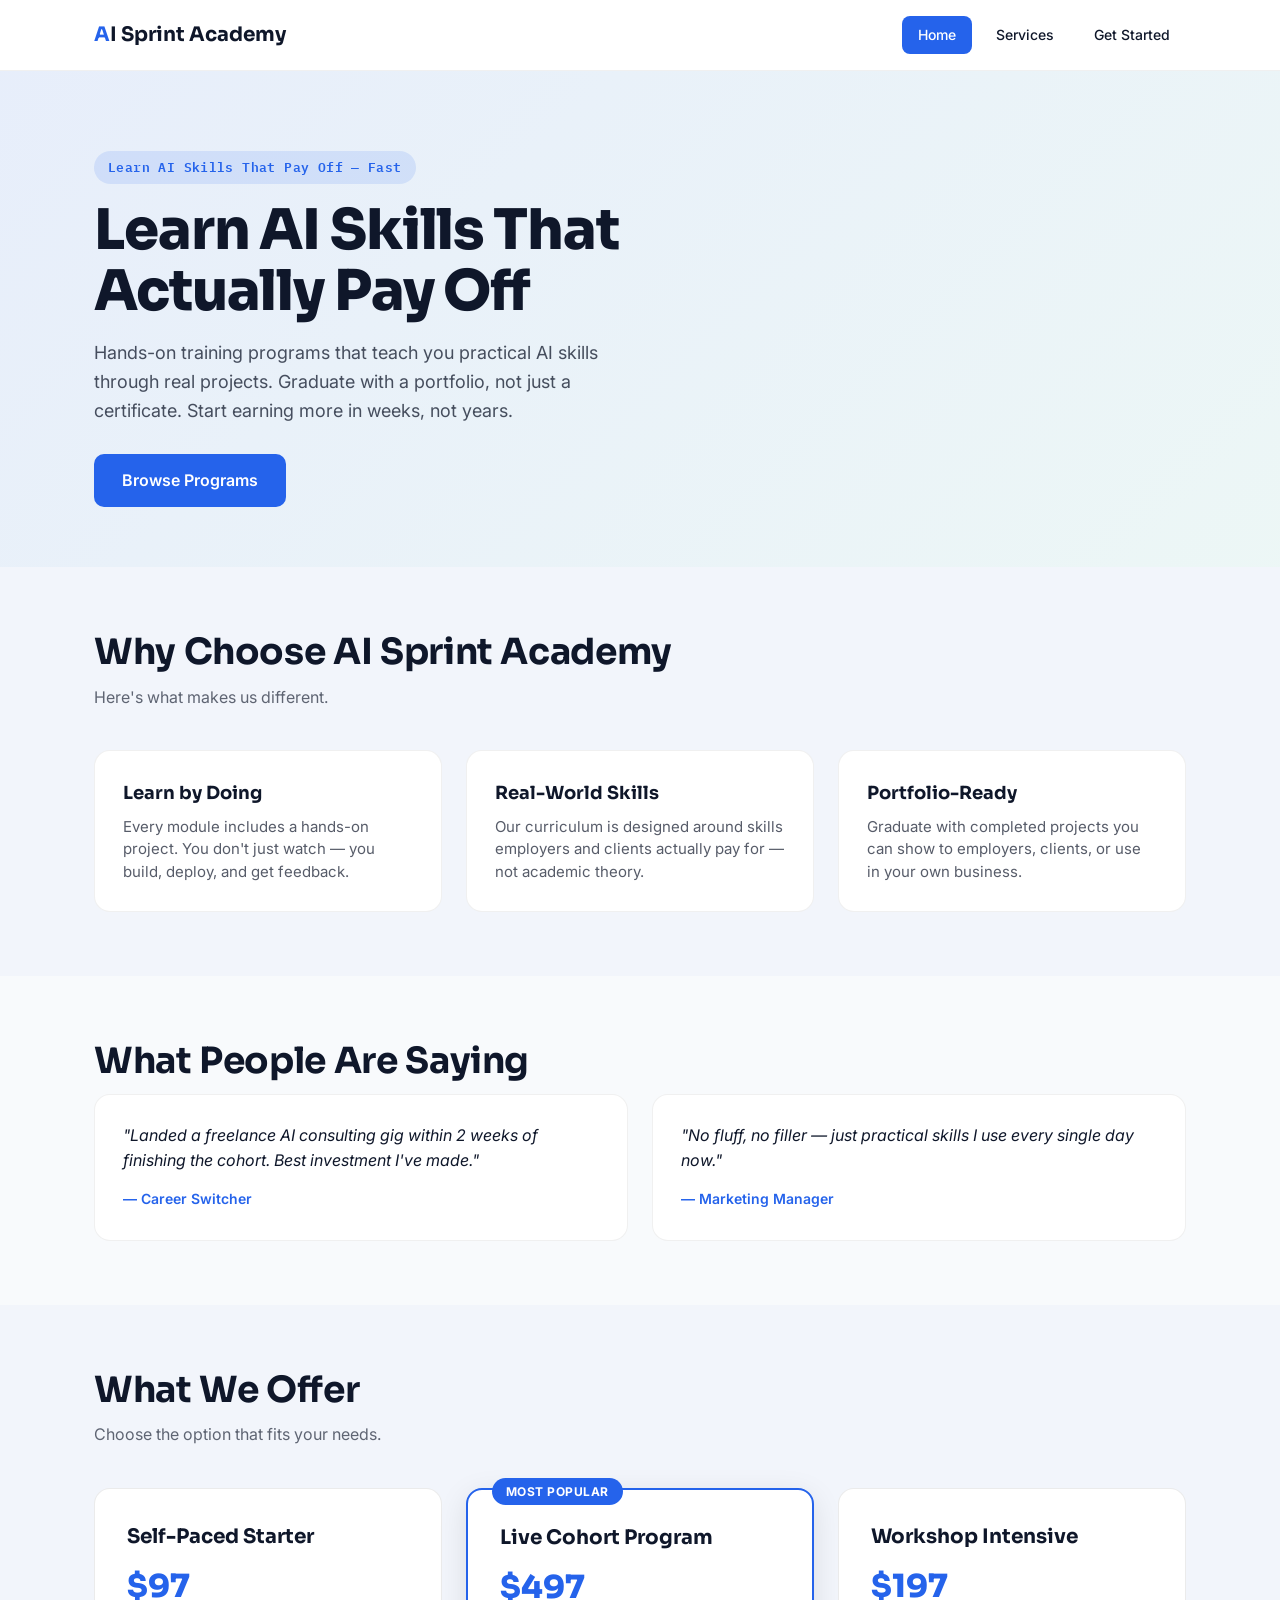
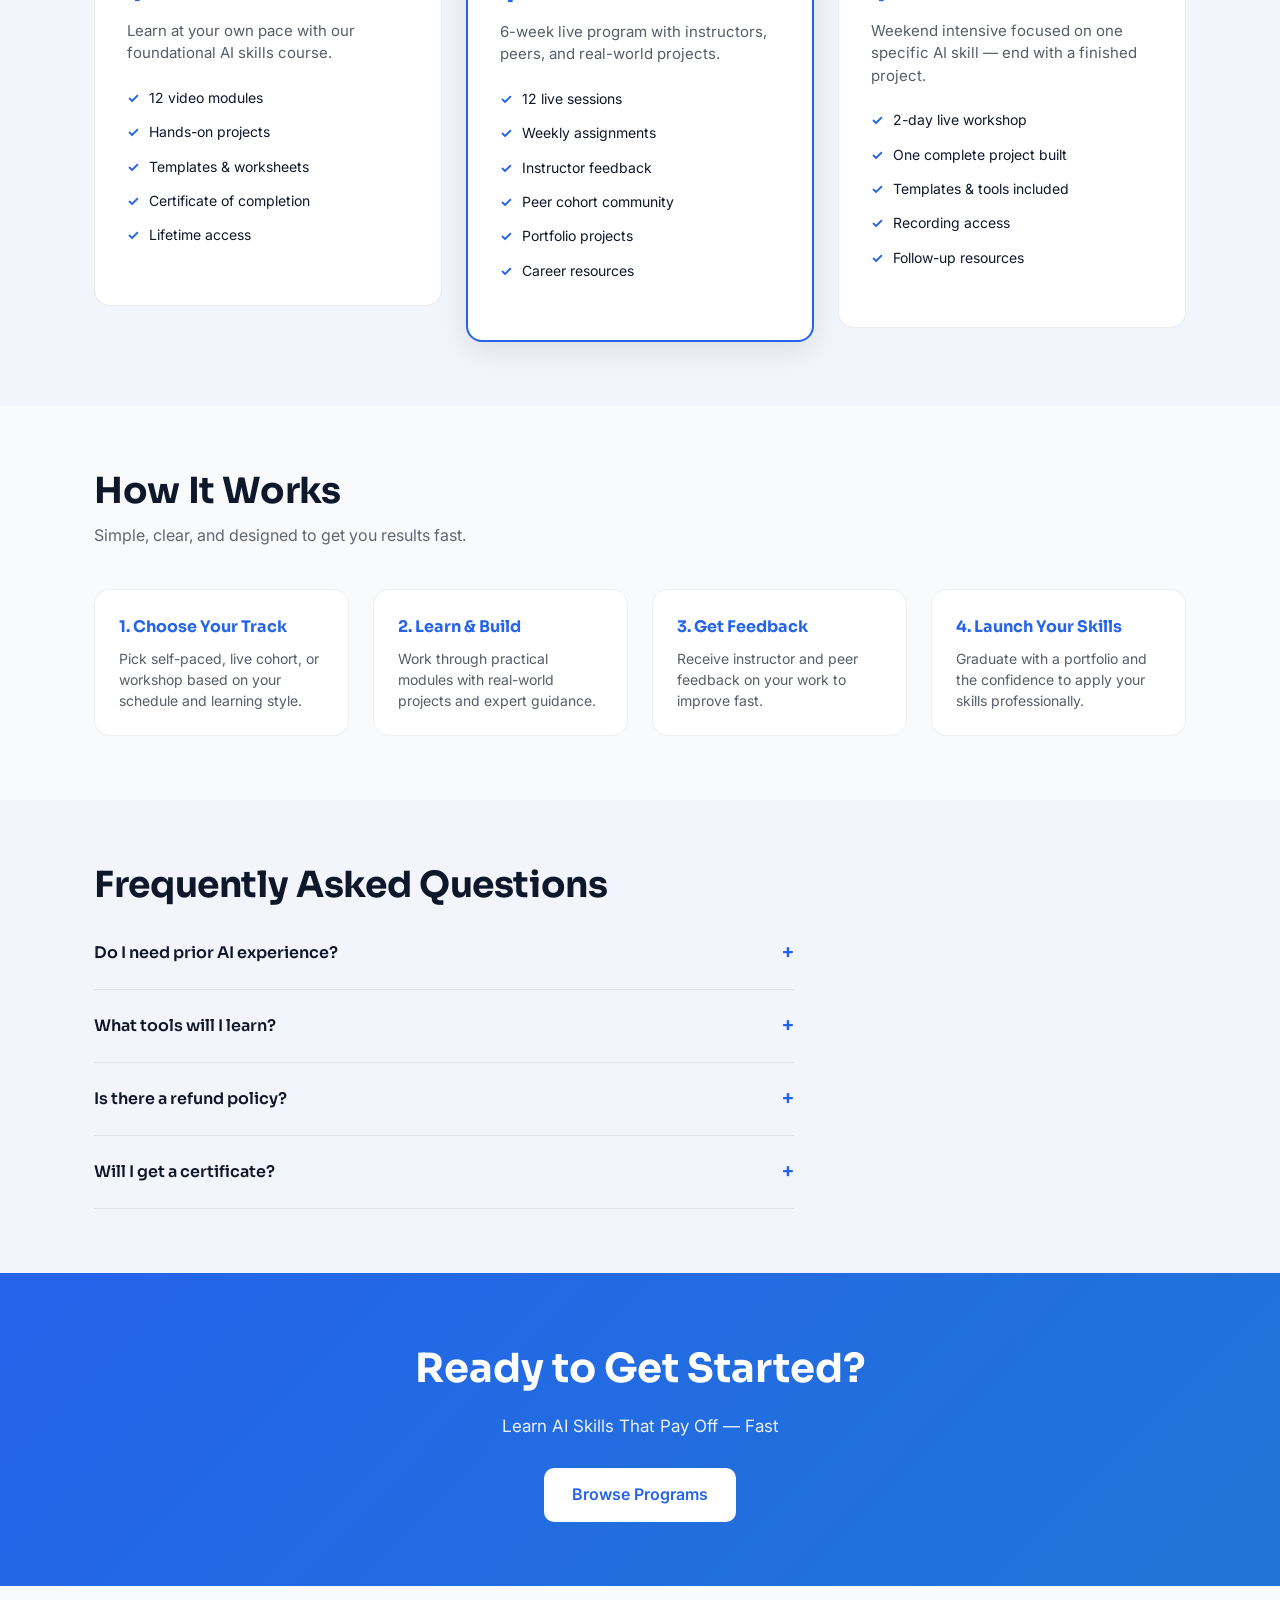
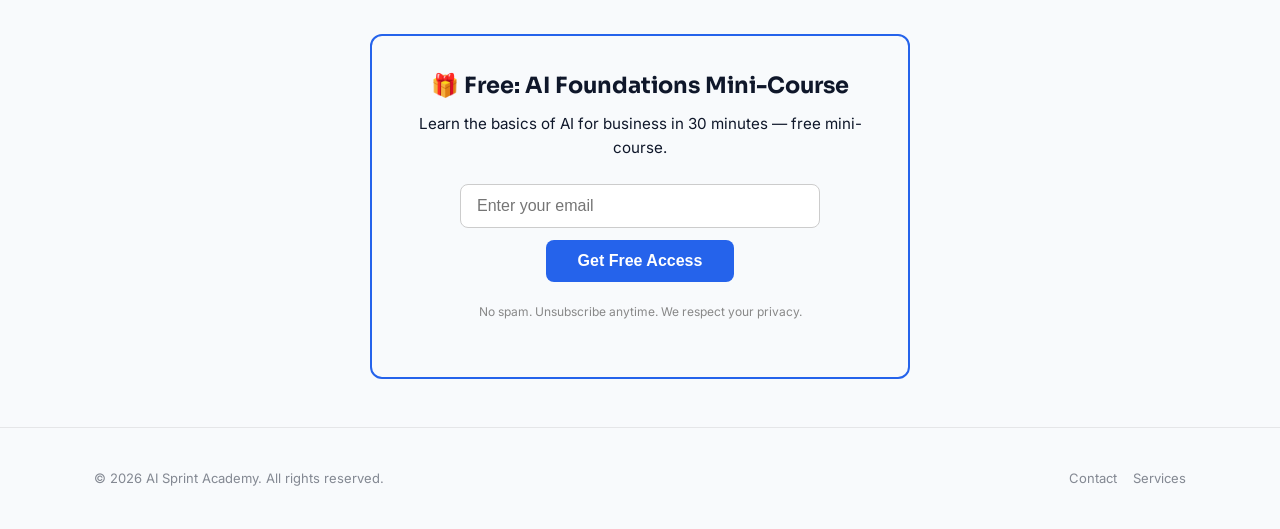
==== commit dc1cbc64: "Deploy aisprintacademy.com — ASI Network site update" ====
--- a/index.html
+++ b/index.html
@@ -16,6 +16,17 @@
   <link rel="preconnect" href="https://fonts.gstatic.com" crossorigin>
   <link href="https://fonts.googleapis.com/css2?family=Sora:wght@400;500;600;700;800&family=Inter:wght@400;500;600;700;800&family=IBM+Plex+Mono:wght@400;500;600;700;800&display=swap" rel="stylesheet">
   <link rel="stylesheet" href="./styles.css">
+<script type="application/ld+json">
+{
+  "@context": "https://schema.org",
+  "@type": "EducationalOrganization",
+  "name": "AI Sprint Academy",
+  "description": "Self-paced and cohort-based AI learning programs for professionals and teams.",
+  "url": "https://aisprintacademy.com",
+  "email": "hello@aisprintacademy.com"
+}
+</script>
+<link rel="canonical" href="https://aisprintacademy.com/">
 </head>
 <body data-business-id="b16">
   <header class="site-header">
@@ -174,6 +185,18 @@
       <a href="./offer.html" class="btn btn-primary">Browse Programs</a>
     </div>
   </section>
+  
+  <!-- Lead Capture -->
+  <section class="lead-capture" id="free-resource">
+    <h3>🎁 Free: AI Foundations Mini-Course</h3>
+    <p>Learn the basics of AI for business in 30 minutes — free mini-course.</p>
+    <form action="#" method="POST" id="lead-form">
+      <input type="email" name="email" placeholder="Enter your email" required aria-label="Email address">
+      <button type="submit">Get Free Access</button>
+      <p class="privacy-note">No spam. Unsubscribe anytime. We respect your privacy.</p>
+    </form>
+  </section>
+
   <footer class="site-footer">
     <div class="container">
       <div class="footer-content">
@@ -193,5 +216,27 @@
     if(window.ASI_ANALYTICS_URL){try{navigator.sendBeacon(window.ASI_ANALYTICS_URL,JSON.stringify({business_id:bid,page:page,referrer:document.referrer||'direct',timestamp:new Date().toISOString(),ua:navigator.userAgent}));}catch(e){}}
   })();
   </script>
+
+<script>
+// Lead capture — stores submissions locally until email service is connected
+document.addEventListener('DOMContentLoaded', function() {
+  var form = document.getElementById('lead-form');
+  if (form) {
+    form.addEventListener('submit', function(e) {
+      e.preventDefault();
+      var email = form.querySelector('input[type="email"]').value;
+      if (!email) return;
+      // Store locally (will be replaced with real email API endpoint)
+      var leads = JSON.parse(localStorage.getItem('asi_leads') || '[]');
+      leads.push({ email: email, timestamp: new Date().toISOString(), source: window.location.hostname });
+      localStorage.setItem('asi_leads', JSON.stringify(leads));
+      // Show success
+      var section = form.closest('.lead-capture');
+      section.innerHTML = '<h3>✅ You\'re in!</h3><p>Check your inbox for your free resource.</p>';
+    });
+  }
+});
+</script>
+
 </body>
 </html>
--- a/styles.css
+++ b/styles.css
@@ -174,3 +174,58 @@
   .nav-links a{padding:6px 10px;font-size:13px;}
   .footer-content{flex-direction:column;text-align:center;}
 }
+
+/* ── Lead Capture ── */
+.lead-capture {
+  background: var(--surface, #f8f9fa);
+  border: 2px solid var(--primary, #2563eb);
+  border-radius: 12px;
+  padding: 2rem;
+  margin: 3rem auto;
+  max-width: 540px;
+  text-align: center;
+}
+.lead-capture h3 {
+  font-family: var(--display, sans-serif);
+  color: var(--ink, #1a1a2e);
+  margin-bottom: 0.5rem;
+  font-size: 1.4rem;
+}
+.lead-capture p {
+  color: var(--ink, #333);
+  margin-bottom: 1.5rem;
+  font-size: 0.95rem;
+}
+.lead-capture form {
+  display: flex;
+  flex-direction: column;
+  gap: 0.75rem;
+  align-items: center;
+}
+.lead-capture input[type="email"] {
+  width: 100%;
+  max-width: 360px;
+  padding: 0.75rem 1rem;
+  border: 1px solid #ccc;
+  border-radius: 8px;
+  font-size: 1rem;
+}
+.lead-capture button {
+  background: var(--primary, #2563eb);
+  color: #fff;
+  border: none;
+  padding: 0.75rem 2rem;
+  border-radius: 8px;
+  font-size: 1rem;
+  font-weight: 600;
+  cursor: pointer;
+  transition: opacity 0.2s;
+}
+.lead-capture button:hover {
+  opacity: 0.9;
+}
+.lead-capture .privacy-note {
+  font-size: 0.75rem;
+  color: #888;
+  margin-top: 0.5rem;
+}
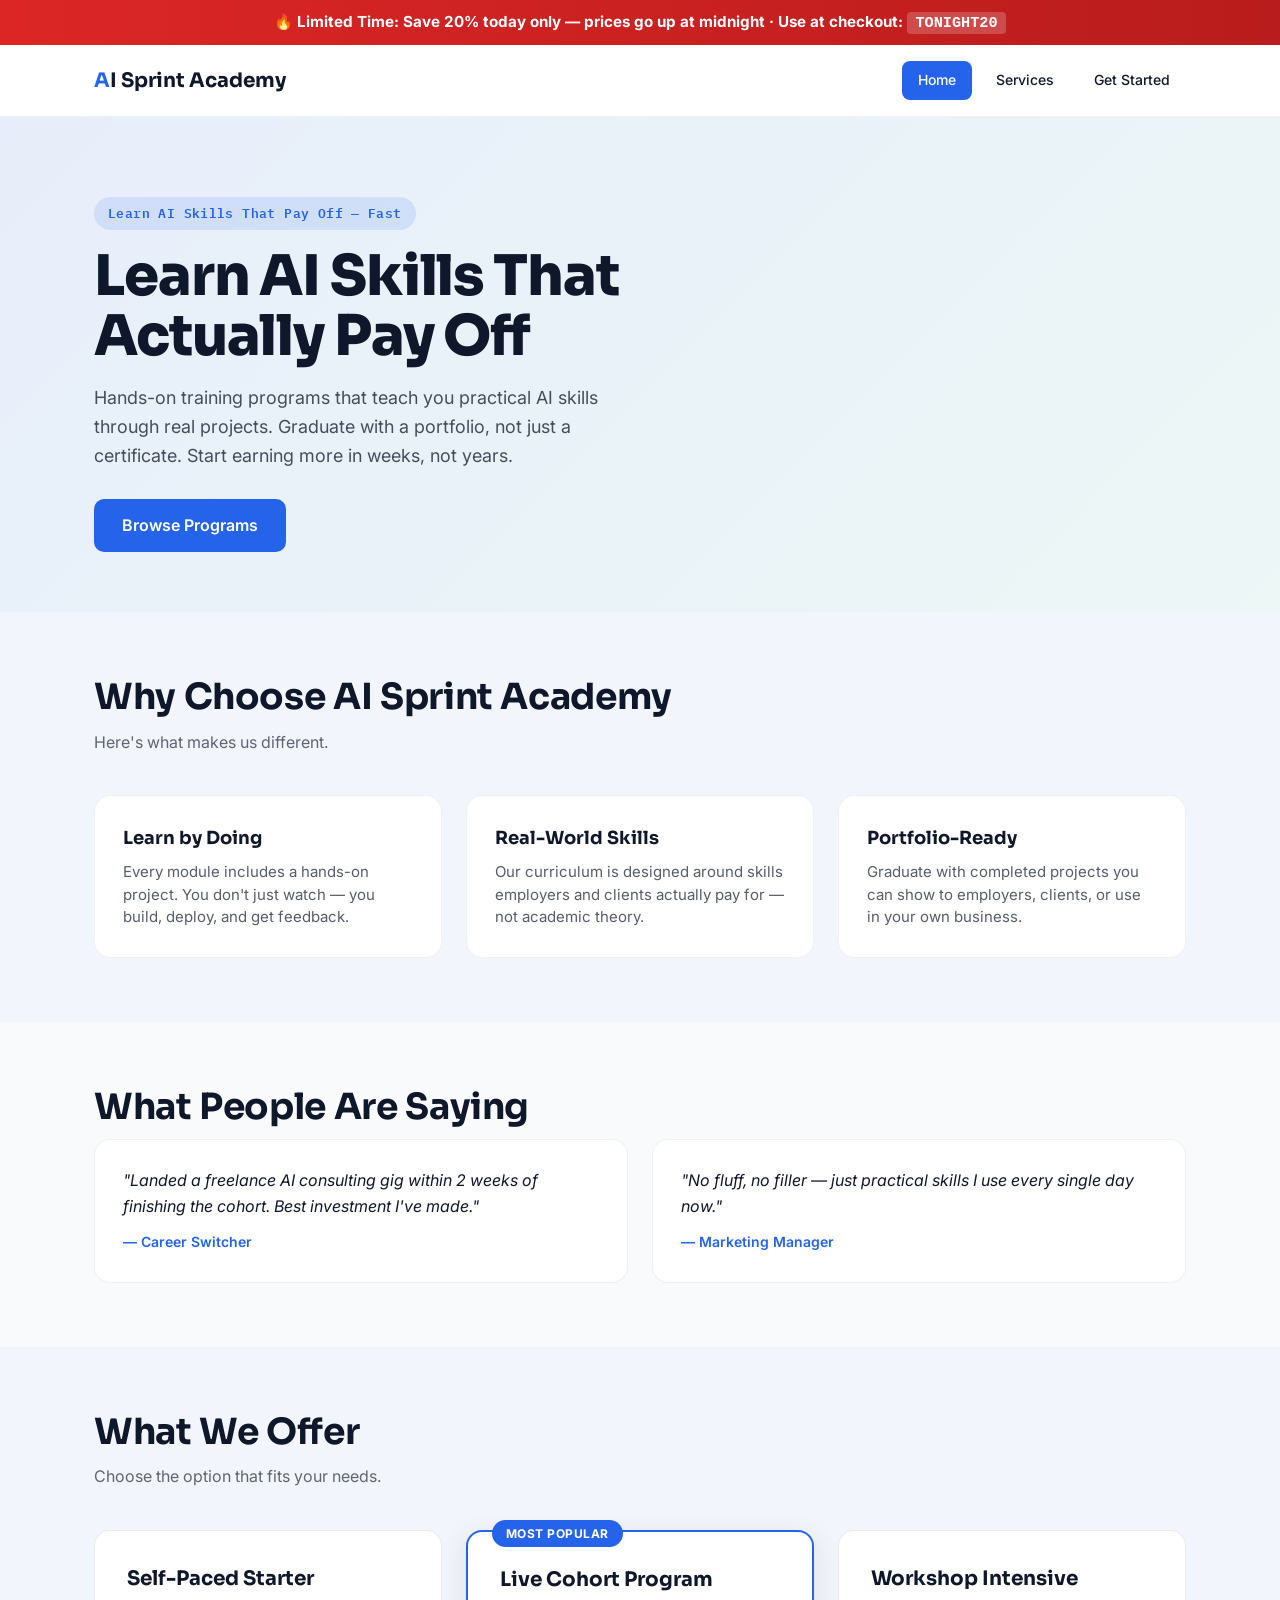
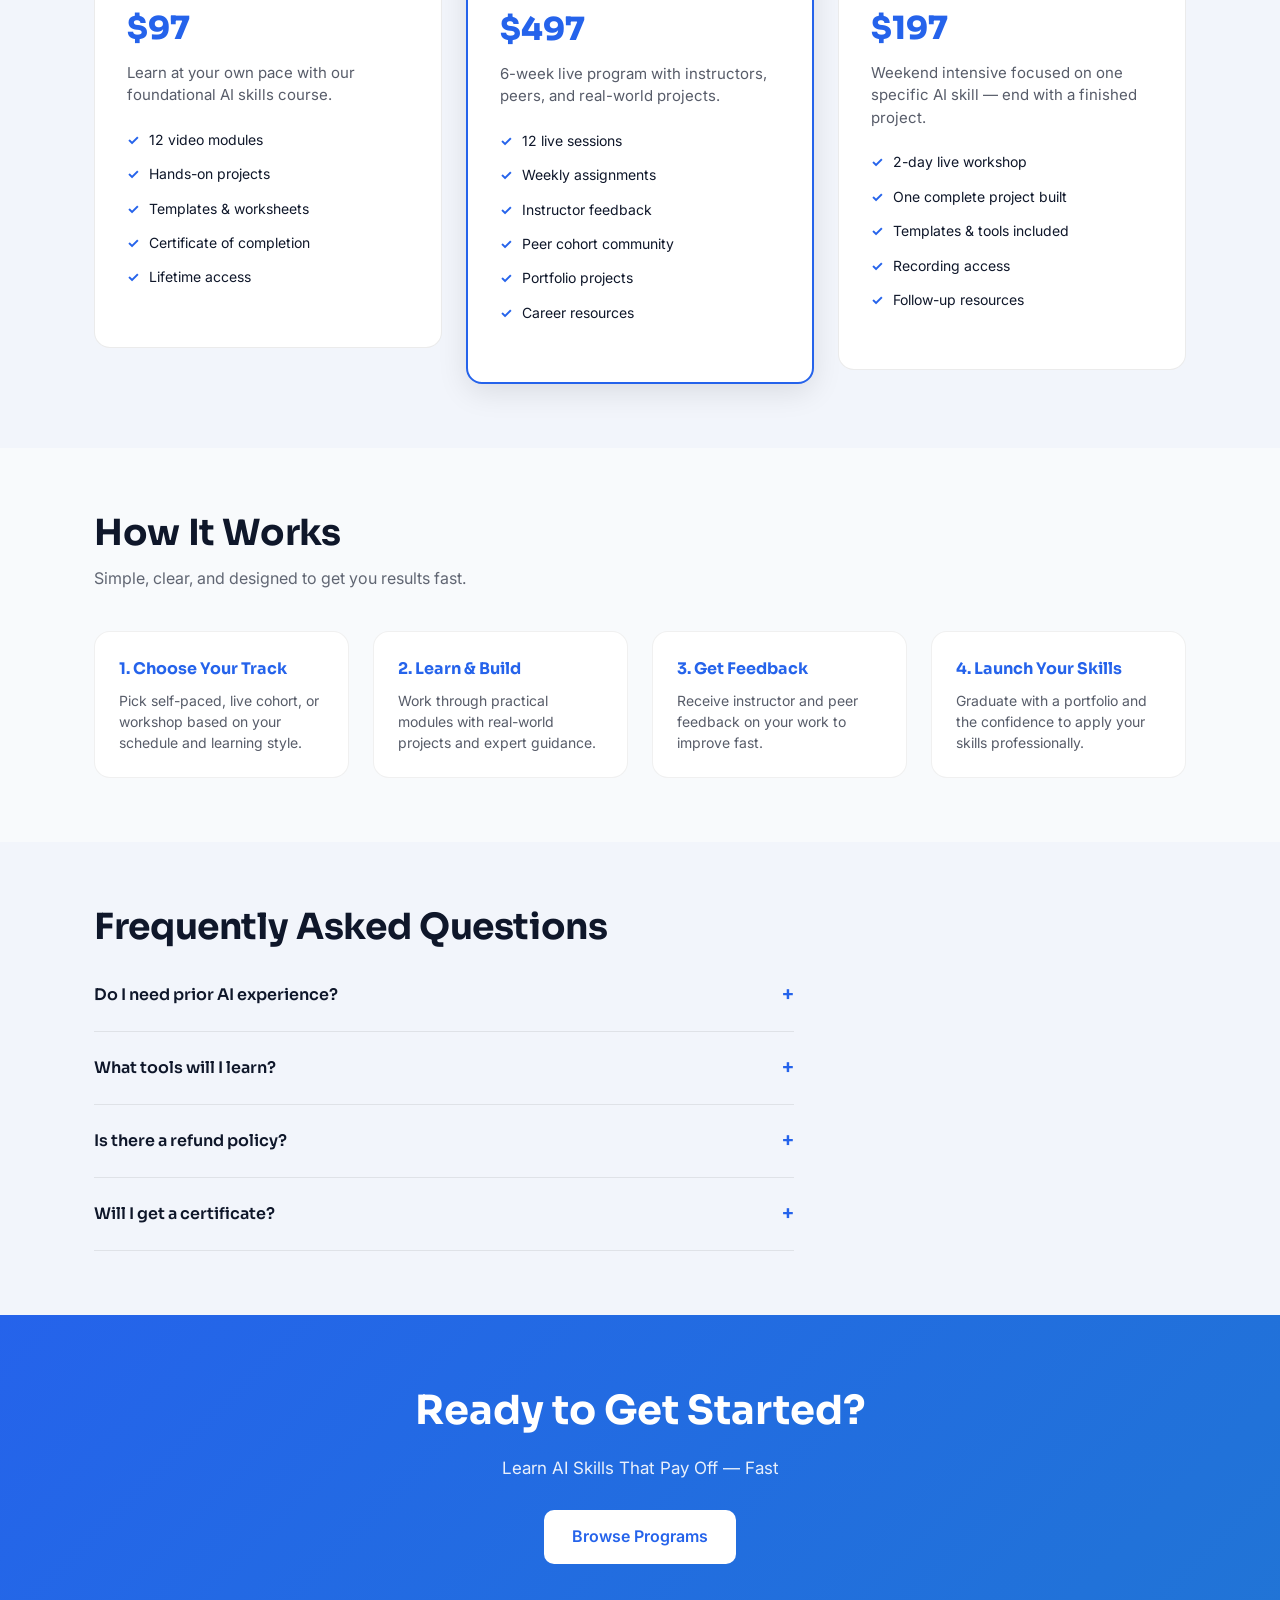
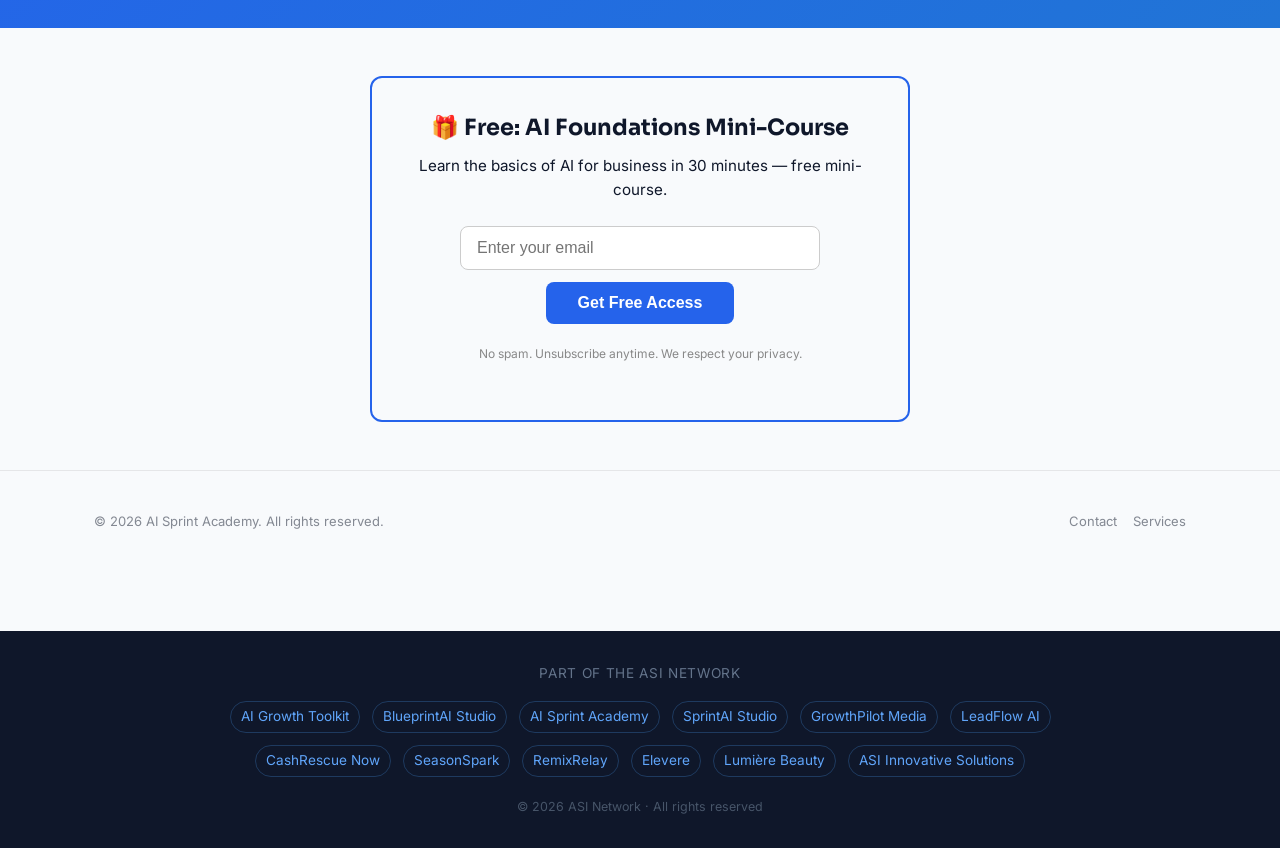
==== commit 540051c8: "Midnight sprint: urgency + network links [19:20Z]" ====
--- a/index.html
+++ b/index.html
@@ -1,4 +1,6 @@
-<!DOCTYPE html>
+<div style="background:linear-gradient(90deg,#dc2626,#b91c1c);color:white;text-align:center;padding:10px 20px;font-weight:700;font-size:0.95rem;position:sticky;top:0;z-index:9999;">
+  🔥 Limited Time: Save 20% today only — prices go up at midnight · Use at checkout: <span style="background:rgba(255,255,255,0.2);padding:2px 8px;border-radius:4px;font-family:monospace;">TONIGHT20</span>
+</div><!DOCTYPE html>
 <html lang="en">
 <head>
   <meta charset="utf-8">
@@ -238,5 +240,26 @@
 });
 </script>
 
+
+
+<div class="asi-network-footer" style="background:#0f172a;color:#94a3b8;padding:32px 20px;margin-top:60px;text-align:center;">
+  <p style="font-size:0.85rem;margin-bottom:16px;color:#64748b;letter-spacing:0.05em;text-transform:uppercase;">Part of the ASI Network</p>
+  <div style="display:flex;flex-wrap:wrap;justify-content:center;gap:12px;max-width:900px;margin:0 auto;">
+    <a href="https://growthkithq.com" style="color:#60a5fa;text-decoration:none;font-size:0.85rem;padding:4px 10px;border:1px solid #1e3a5f;border-radius:20px;">AI Growth Toolkit</a>
+    <a href="https://blueprintaistudios.com" style="color:#60a5fa;text-decoration:none;font-size:0.85rem;padding:4px 10px;border:1px solid #1e3a5f;border-radius:20px;">BlueprintAI Studio</a>
+    <a href="https://aisprintacademy.com" style="color:#60a5fa;text-decoration:none;font-size:0.85rem;padding:4px 10px;border:1px solid #1e3a5f;border-radius:20px;">AI Sprint Academy</a>
+    <a href="https://sprintaistudios.com" style="color:#60a5fa;text-decoration:none;font-size:0.85rem;padding:4px 10px;border:1px solid #1e3a5f;border-radius:20px;">SprintAI Studio</a>
+    <a href="https://thegrowthpilothq.com" style="color:#60a5fa;text-decoration:none;font-size:0.85rem;padding:4px 10px;border:1px solid #1e3a5f;border-radius:20px;">GrowthPilot Media</a>
+    <a href="https://theleadflowhq.com" style="color:#60a5fa;text-decoration:none;font-size:0.85rem;padding:4px 10px;border:1px solid #1e3a5f;border-radius:20px;">LeadFlow AI</a>
+    <a href="https://thecashrescue.com" style="color:#60a5fa;text-decoration:none;font-size:0.85rem;padding:4px 10px;border:1px solid #1e3a5f;border-radius:20px;">CashRescue Now</a>
+    <a href="https://myseasonalspark.com" style="color:#60a5fa;text-decoration:none;font-size:0.85rem;padding:4px 10px;border:1px solid #1e3a5f;border-radius:20px;">SeasonSpark</a>
+    <a href="https://vfaistudios.com" style="color:#60a5fa;text-decoration:none;font-size:0.85rem;padding:4px 10px;border:1px solid #1e3a5f;border-radius:20px;">RemixRelay</a>
+    <a href="https://elevstyle.com" style="color:#60a5fa;text-decoration:none;font-size:0.85rem;padding:4px 10px;border:1px solid #1e3a5f;border-radius:20px;">Elevere</a>
+    <a href="https://lumiereglowco.com" style="color:#60a5fa;text-decoration:none;font-size:0.85rem;padding:4px 10px;border:1px solid #1e3a5f;border-radius:20px;">Lumière Beauty</a>
+    <a href="https://asiinnovativesolutions.com" style="color:#60a5fa;text-decoration:none;font-size:0.85rem;padding:4px 10px;border:1px solid #1e3a5f;border-radius:20px;">ASI Innovative Solutions</a>
+  </div>
+  <p style="font-size:0.78rem;margin-top:20px;color:#475569;">© 2026 ASI Network · All rights reserved</p>
+</div>
+
 </body>
 </html>
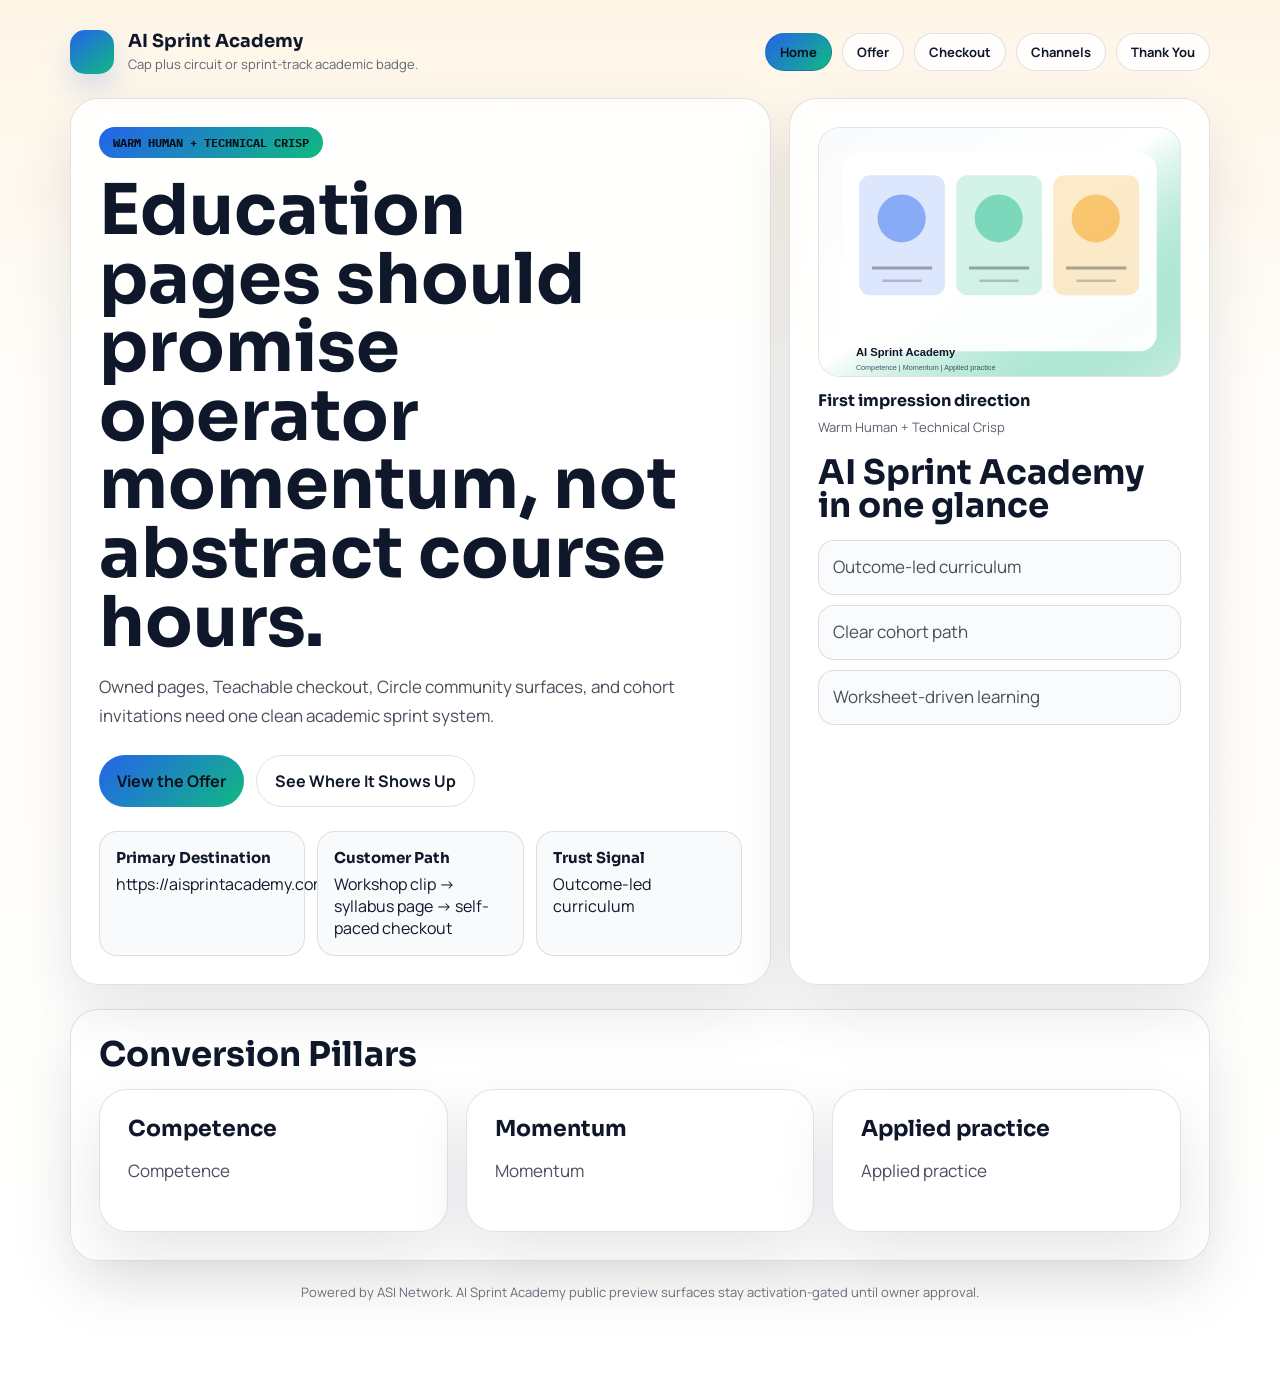
==== commit 506bbf4d: "Deploy aisprintacademy.com — ASI Network site update" ====
--- a/index.html
+++ b/index.html
@@ -1,265 +1,78 @@
-<div style="background:linear-gradient(90deg,#dc2626,#b91c1c);color:white;text-align:center;padding:10px 20px;font-weight:700;font-size:0.95rem;position:sticky;top:0;z-index:9999;">
-  🔥 Limited Time: Save 20% today only — prices go up at midnight · Use at checkout: <span style="background:rgba(255,255,255,0.2);padding:2px 8px;border-radius:4px;font-family:monospace;">TONIGHT20</span>
-</div><!DOCTYPE html>
-<html lang="en">
+<!doctype html>
+<html>
 <head>
-  <meta charset="utf-8">
-  <meta name="viewport" content="width=device-width, initial-scale=1">
-  <title>Home | AI Sprint Academy</title>
-  <meta name="description" content="Hands-on AI training programs that teach you practical skills through real projects. No fluff, no theory dumps — just skills you can use immediately to earn more.">
-  <meta property="og:title" content="Home | AI Sprint Academy">
-  <meta property="og:description" content="Hands-on AI training programs that teach you practical skills through real projects. No fluff, no theory dumps — just skills you can use immediately to earn more.">
-  <meta property="og:type" content="website">
-  <meta property="og:url" content="https://aisprintacademy.com/">
-  <meta name="twitter:card" content="summary">
-  <meta name="twitter:title" content="Home | AI Sprint Academy">
-  <meta name="twitter:description" content="Hands-on AI training programs that teach you practical skills through real projects. No fluff, no theory dumps — just skills you can use immediately to earn more.">
-  <link rel="preconnect" href="https://fonts.googleapis.com">
-  <link rel="preconnect" href="https://fonts.gstatic.com" crossorigin>
-  <link href="https://fonts.googleapis.com/css2?family=Sora:wght@400;500;600;700;800&family=Inter:wght@400;500;600;700;800&family=IBM+Plex+Mono:wght@400;500;600;700;800&display=swap" rel="stylesheet">
-  <link rel="stylesheet" href="./styles.css">
-<script type="application/ld+json">
-{
-  "@context": "https://schema.org",
-  "@type": "EducationalOrganization",
-  "name": "AI Sprint Academy",
-  "description": "Self-paced and cohort-based AI learning programs for professionals and teams.",
-  "url": "https://aisprintacademy.com",
-  "email": "hello@aisprintacademy.com"
-}
-</script>
-<link rel="canonical" href="https://aisprintacademy.com/">
+  <meta charset="utf-8" />
+  <meta name="viewport" content="width=device-width, initial-scale=1" />
+  <title>AI Sprint Academy | Home</title>
+  <link rel="preconnect" href="https://fonts.googleapis.com" /><link rel="preconnect" href="https://fonts.gstatic.com" crossorigin /><link href="https://fonts.googleapis.com/css2?family=Sora:wght@400;500;600;700;800&family=Manrope:wght@400;500;600;700;800&family=IBM+Plex+Mono:wght@400;500;600;700;800&display=swap" rel="stylesheet" />
+  <link rel="stylesheet" href="./styles.css" />
 </head>
-<body data-business-id="b16">
-  <header class="site-header">
-    <div class="container">
-      <a href="./index.html" class="logo"><span>A</span>I Sprint Academy</a>
-      <nav class="nav-links">
-    <a href="./index.html" class="active">Home</a>
-    <a href="./offer.html">Services</a>
-    <a href="./checkout.html">Get Started</a>
+<body class="mode-human">
+  <main class="page">
+    <header class="header">
+      <a class="brand" href="./index.html">
+        <span class="brand-mark"></span>
+        <span class="brand-copy">
+          <strong>AI Sprint Academy</strong>
+          <span>Cap plus circuit or sprint-track academic badge.</span>
+        </span>
+      </a>
+      <nav class="nav">
+        <a class='button primary' href='index.html'>Home</a>
+        <a class='button ghost' href='offer.html'>Offer</a>
+        <a class='button ghost' href='checkout.html'>Checkout</a>
+        <a class='button ghost' href='channels.html'>Channels</a>
+        <a class='button ghost' href='thank-you.html'>Thank You</a>
       </nav>
-    </div>
-  </header>
-  <section class="hero-section">
-    <div class="container">
-      <div class="hero-content">
-        <div class="hero-badge">Learn AI Skills That Pay Off — Fast</div>
-        <h1>Learn AI Skills That Actually Pay Off</h1>
-        <p>Hands-on training programs that teach you practical AI skills through real projects. Graduate with a portfolio, not just a certificate. Start earning more in weeks, not years.</p>
-        <div class="btn-group">
-          <a href="./offer.html" class="btn btn-primary">Browse Programs</a>
+    </header>
+
+    <section class="hero">
+      <article class="hero-card">
+        <div class="eyebrow">Warm Human + Technical Crisp</div>
+        <h1>Education pages should promise operator momentum, not abstract course hours.</h1>
+        <p>Owned pages, Teachable checkout, Circle community surfaces, and cohort invitations need one clean academic sprint system.</p>
+        <div class="actions">
+          <a class="button primary" href="./offer.html">View the Offer</a>
+          <a class="button ghost" href="./channels.html">See Where It Shows Up</a>
         </div>
+        <div class="meta">
+          <div class="meta-card">
+            <strong>Primary Destination</strong>
+            <span>https://aisprintacademy.com</span>
+          </div>
+          <div class="meta-card">
+            <strong>Customer Path</strong>
+            <span>Workshop clip -&gt; syllabus page -&gt; self-paced checkout</span>
+          </div>
+
+          <div class="meta-card">
+            <strong>Trust Signal</strong>
+            <span>Outcome-led curriculum</span>
+          </div>
+        </div>
+      </article>
+      <aside class="visual-side">
+
+      <figure class="visual-board visual-human">
+        <img class="visual-img" src="[data-uri]" alt="AI Sprint Academy homepage visual system" loading="eager" />
+        <figcaption>
+          <strong>First impression direction</strong>
+          <span>Warm Human + Technical Crisp</span>
+        </figcaption>
+      </figure>
+
+        <h2>AI Sprint Academy in one glance</h2>
+        <ul class="proof-points"><li>Outcome-led curriculum</li><li>Clear cohort path</li><li>Worksheet-driven learning</li></ul>
+      </aside>
+    </section>
+    <section class="panel" style="margin-top:24px;">
+      <h2>Conversion Pillars</h2>
+      <div class="grid-three" style="margin-top:18px;">
+        <article class='offer-card'><h3>Competence</h3><p>Competence</p></article><article class='offer-card'><h3>Momentum</h3><p>Momentum</p></article><article class='offer-card'><h3>Applied practice</h3><p>Applied practice</p></article>
       </div>
-    </div>
-  </section>
-  <section class="section section-alt">
-    <div class="container">
-      <h2 class="section-title">Why Choose AI Sprint Academy</h2>
-      <p class="section-subtitle">Here's what makes us different.</p>
-      <div class="features-grid">
-        <div class="feature-card">
-          <h3>Learn by Doing</h3>
-          <p>Every module includes a hands-on project. You don&#x27;t just watch — you build, deploy, and get feedback.</p>
-        </div>
-        <div class="feature-card">
-          <h3>Real-World Skills</h3>
-          <p>Our curriculum is designed around skills employers and clients actually pay for — not academic theory.</p>
-        </div>
-        <div class="feature-card">
-          <h3>Portfolio-Ready</h3>
-          <p>Graduate with completed projects you can show to employers, clients, or use in your own business.</p>
-        </div>
-      </div>
-    </div>
-  </section>
-  <section class="section">
-    <div class="container">
-      <h2 class="section-title">What People Are Saying</h2>
-      <div class="proof-grid">
-        <div class="proof-card">
-          <blockquote>"Landed a freelance AI consulting gig within 2 weeks of finishing the cohort. Best investment I&#x27;ve made."</blockquote>
-          <cite>— Career Switcher</cite>
-        </div>
-        <div class="proof-card">
-          <blockquote>"No fluff, no filler — just practical skills I use every single day now."</blockquote>
-          <cite>— Marketing Manager</cite>
-        </div>
-      </div>
-    </div>
-  </section>
-  <section class="section  section-alt">
-    <div class="container">
-      <h2 class="section-title">What We Offer</h2>
-      <p class="section-subtitle">Choose the option that fits your needs.</p>
-      <div class="offers-grid">
-        <div class="offer-card">
-          <h3>Self-Paced Starter</h3>
-          <div class="offer-price">$97</div>
-          <p>Learn at your own pace with our foundational AI skills course.</p>
-          <ul>
-          <li>12 video modules</li>
-          <li>Hands-on projects</li>
-          <li>Templates &amp; worksheets</li>
-          <li>Certificate of completion</li>
-          <li>Lifetime access</li>
-          </ul>
-        </div>
-        <div class="offer-card featured">
-          <h3>Live Cohort Program</h3>
-          <div class="offer-price">$497</div>
-          <p>6-week live program with instructors, peers, and real-world projects.</p>
-          <ul>
-          <li>12 live sessions</li>
-          <li>Weekly assignments</li>
-          <li>Instructor feedback</li>
-          <li>Peer cohort community</li>
-          <li>Portfolio projects</li>
-          <li>Career resources</li>
-          </ul>
-        </div>
-        <div class="offer-card">
-          <h3>Workshop Intensive</h3>
-          <div class="offer-price">$197</div>
-          <p>Weekend intensive focused on one specific AI skill — end with a finished project.</p>
-          <ul>
-          <li>2-day live workshop</li>
-          <li>One complete project built</li>
-          <li>Templates &amp; tools included</li>
-          <li>Recording access</li>
-          <li>Follow-up resources</li>
-          </ul>
-        </div>
-      </div>
-    </div>
-  </section>
-  <section class="section">
-    <div class="container">
-      <h2 class="section-title">How It Works</h2>
-      <p class="section-subtitle">Simple, clear, and designed to get you results fast.</p>
-      <div class="process-grid">
-        <div class="process-step">
-          <h3>1. Choose Your Track</h3>
-          <p>Pick self-paced, live cohort, or workshop based on your schedule and learning style.</p>
-        </div>
-        <div class="process-step">
-          <h3>2. Learn &amp; Build</h3>
-          <p>Work through practical modules with real-world projects and expert guidance.</p>
-        </div>
-        <div class="process-step">
-          <h3>3. Get Feedback</h3>
-          <p>Receive instructor and peer feedback on your work to improve fast.</p>
-        </div>
-        <div class="process-step">
-          <h3>4. Launch Your Skills</h3>
-          <p>Graduate with a portfolio and the confidence to apply your skills professionally.</p>
-        </div>
-      </div>
-    </div>
-  </section>
-  <section class="section section-alt">
-    <div class="container">
-      <h2 class="section-title">Frequently Asked Questions</h2>
-      <div class="faq-list">
-        <details class="faq-item">
-          <summary>Do I need prior AI experience?</summary>
-          <p>No. Our Starter programs assume zero prior knowledge. Intermediate tracks are available for those with basics.</p>
-        </details>
-        <details class="faq-item">
-          <summary>What tools will I learn?</summary>
-          <p>ChatGPT, Claude, Midjourney, automation tools, and more — all focused on practical business applications.</p>
-        </details>
-        <details class="faq-item">
-          <summary>Is there a refund policy?</summary>
-          <p>Self-paced: 14-day refund. Live cohort: refund available before session 2. Workshops: 48-hour cancellation policy.</p>
-        </details>
-        <details class="faq-item">
-          <summary>Will I get a certificate?</summary>
-          <p>Yes. All programs include a certificate of completion. Live cohort also includes a skills assessment.</p>
-        </details>
-      </div>
-    </div>
-  </section>
-  <section class="cta-section">
-    <div class="container">
-      <h2>Ready to Get Started?</h2>
-      <p>Learn AI Skills That Pay Off — Fast</p>
-      <a href="./offer.html" class="btn btn-primary">Browse Programs</a>
-    </div>
-  </section>
-  
-  <!-- Lead Capture -->
-  <section class="lead-capture" id="free-resource">
-    <h3>🎁 Free: AI Foundations Mini-Course</h3>
-    <p>Learn the basics of AI for business in 30 minutes — free mini-course.</p>
-    <form action="#" method="POST" id="lead-form">
-      <input type="email" name="email" placeholder="Enter your email" required aria-label="Email address">
-      <button type="submit">Get Free Access</button>
-      <p class="privacy-note">No spam. Unsubscribe anytime. We respect your privacy.</p>
-    </form>
-  </section>
+    </section>
 
-  <footer class="site-footer">
-    <div class="container">
-      <div class="footer-content">
-        <p>&copy; 2026 AI Sprint Academy. All rights reserved.</p>
-        <div class="footer-links">
-          <a href="mailto:support@aisprintacademy.com">Contact</a>
-          <a href="./offer.html">Services</a>
-        </div>
-      </div>
-    </div>
-  </footer>
-  <script>
-  (function(){
-    var bid='b16',page=location.pathname.split('/').pop()||'index.html';
-    var key='asi_pv_'+bid;
-    try{var d=JSON.parse(localStorage.getItem(key)||'{}');d[page]=(d[page]||0)+1;d._total=(d._total||0)+1;d._last=new Date().toISOString();d._ref=document.referrer||'direct';localStorage.setItem(key,JSON.stringify(d));}catch(e){}
-    if(window.ASI_ANALYTICS_URL){try{navigator.sendBeacon(window.ASI_ANALYTICS_URL,JSON.stringify({business_id:bid,page:page,referrer:document.referrer||'direct',timestamp:new Date().toISOString(),ua:navigator.userAgent}));}catch(e){}}
-  })();
-  </script>
-
-<script>
-// Lead capture — stores submissions locally until email service is connected
-document.addEventListener('DOMContentLoaded', function() {
-  var form = document.getElementById('lead-form');
-  if (form) {
-    form.addEventListener('submit', function(e) {
-      e.preventDefault();
-      var email = form.querySelector('input[type="email"]').value;
-      if (!email) return;
-      // Store locally (will be replaced with real email API endpoint)
-      var leads = JSON.parse(localStorage.getItem('asi_leads') || '[]');
-      leads.push({ email: email, timestamp: new Date().toISOString(), source: window.location.hostname });
-      localStorage.setItem('asi_leads', JSON.stringify(leads));
-      // Show success
-      var section = form.closest('.lead-capture');
-      section.innerHTML = '<h3>✅ You\'re in!</h3><p>Check your inbox for your free resource.</p>';
-    });
-  }
-});
-</script>
-
-
-
-<div class="asi-network-footer" style="background:#0f172a;color:#94a3b8;padding:32px 20px;margin-top:60px;text-align:center;">
-  <p style="font-size:0.85rem;margin-bottom:16px;color:#64748b;letter-spacing:0.05em;text-transform:uppercase;">Part of the ASI Network</p>
-  <div style="display:flex;flex-wrap:wrap;justify-content:center;gap:12px;max-width:900px;margin:0 auto;">
-    <a href="https://growthkithq.com" style="color:#60a5fa;text-decoration:none;font-size:0.85rem;padding:4px 10px;border:1px solid #1e3a5f;border-radius:20px;">AI Growth Toolkit</a>
-    <a href="https://blueprintaistudios.com" style="color:#60a5fa;text-decoration:none;font-size:0.85rem;padding:4px 10px;border:1px solid #1e3a5f;border-radius:20px;">BlueprintAI Studio</a>
-    <a href="https://aisprintacademy.com" style="color:#60a5fa;text-decoration:none;font-size:0.85rem;padding:4px 10px;border:1px solid #1e3a5f;border-radius:20px;">AI Sprint Academy</a>
-    <a href="https://sprintaistudios.com" style="color:#60a5fa;text-decoration:none;font-size:0.85rem;padding:4px 10px;border:1px solid #1e3a5f;border-radius:20px;">SprintAI Studio</a>
-    <a href="https://thegrowthpilothq.com" style="color:#60a5fa;text-decoration:none;font-size:0.85rem;padding:4px 10px;border:1px solid #1e3a5f;border-radius:20px;">GrowthPilot Media</a>
-    <a href="https://theleadflowhq.com" style="color:#60a5fa;text-decoration:none;font-size:0.85rem;padding:4px 10px;border:1px solid #1e3a5f;border-radius:20px;">LeadFlow AI</a>
-    <a href="https://thecashrescue.com" style="color:#60a5fa;text-decoration:none;font-size:0.85rem;padding:4px 10px;border:1px solid #1e3a5f;border-radius:20px;">CashRescue Now</a>
-    <a href="https://myseasonalspark.com" style="color:#60a5fa;text-decoration:none;font-size:0.85rem;padding:4px 10px;border:1px solid #1e3a5f;border-radius:20px;">SeasonSpark</a>
-    <a href="https://vfaistudios.com" style="color:#60a5fa;text-decoration:none;font-size:0.85rem;padding:4px 10px;border:1px solid #1e3a5f;border-radius:20px;">RemixRelay</a>
-    <a href="https://elevstyle.com" style="color:#60a5fa;text-decoration:none;font-size:0.85rem;padding:4px 10px;border:1px solid #1e3a5f;border-radius:20px;">Elevere</a>
-    <a href="https://lumiereglowco.com" style="color:#60a5fa;text-decoration:none;font-size:0.85rem;padding:4px 10px;border:1px solid #1e3a5f;border-radius:20px;">Lumière Beauty</a>
-    <a href="https://asiinnovativesolutions.com" style="color:#60a5fa;text-decoration:none;font-size:0.85rem;padding:4px 10px;border:1px solid #1e3a5f;border-radius:20px;">ASI Innovative Solutions</a>
-  </div>
-  <p style="font-size:0.78rem;margin-top:20px;color:#475569;">© 2026 ASI Network · All rights reserved</p>
-</div>
-
+    <div class="footer-note">Powered by ASI Network. AI Sprint Academy public preview surfaces stay activation-gated until owner approval.</div>
+  </main>
 </body>
-</html>+</html>
--- a/styles.css
+++ b/styles.css
@@ -1,231 +1,122 @@
+
 :root {
   --primary: #2563EB;
   --secondary: #10B981;
   --accent: #F59E0B;
   --ink: #0F172A;
   --surface: #F8FAFC;
-  --display: 'Sora', system-ui, sans-serif;
-  --body: 'Inter', system-ui, sans-serif;
-  --accent-font: 'IBM Plex Mono', system-ui, sans-serif;
+  --line: rgba(15, 23, 42, 0.12);
+  --display: 'Sora', 'Avenir Next', 'Segoe UI', sans-serif;
+  --body: 'Manrope', 'Avenir Next', 'Segoe UI', sans-serif;
+  --accent-font: 'IBM Plex Mono', 'Avenir Next', 'Segoe UI', sans-serif;
 }
-*{box-sizing:border-box;margin:0;padding:0;}
-body{
-  font-family:var(--body);color:var(--ink);background:var(--surface);
-  line-height:1.6;-webkit-font-smoothing:antialiased;
+* { box-sizing: border-box; }
+body {
+  margin: 0;
+  font-family: var(--body);
+  color: var(--ink);
+  background:
+    radial-gradient(circle at 0% 0%, color-mix(in srgb, var(--primary) 14%, white), transparent 30%),
+    radial-gradient(circle at 100% 0%, color-mix(in srgb, var(--secondary) 14%, white), transparent 30%),
+    linear-gradient(180deg, #fffdf8, #ffffff);
 }
-a{color:var(--primary);text-decoration:none;}
-a:hover{text-decoration:underline;}
-img{max-width:100%;height:auto;}
-
-/* Layout */
-.container{max-width:1140px;margin:0 auto;padding:0 24px;}
-
-/* Header */
-.site-header{
-  padding:16px 0;border-bottom:1px solid rgba(0,0,0,0.06);
-  background:rgba(255,255,255,0.95);backdrop-filter:blur(10px);
-  position:sticky;top:0;z-index:100;
+body.mode-editorial {
+  background:
+    linear-gradient(180deg, color-mix(in srgb, var(--accent) 12%, white), transparent 26%),
+    repeating-linear-gradient(90deg, rgba(15,23,42,.035) 0, rgba(15,23,42,.035) 1px, transparent 1px, transparent 92px),
+    linear-gradient(180deg, #fffdf8, #ffffff);
 }
-.site-header .container{display:flex;align-items:center;justify-content:space-between;gap:16px;flex-wrap:wrap;}
-.logo{font-family:var(--display);font-size:20px;font-weight:700;color:var(--ink);text-decoration:none;}
-.logo:hover{text-decoration:none;}
-.logo span{color:var(--primary);}
-.nav-links{display:flex;gap:8px;align-items:center;flex-wrap:wrap;}
-.nav-links a{
-  padding:8px 16px;border-radius:8px;font-size:14px;font-weight:500;
-  color:var(--ink);text-decoration:none;transition:all .2s;
+body.mode-luxury {
+  background:
+    linear-gradient(180deg, color-mix(in srgb, var(--surface) 94%, white), #ffffff 70%),
+    linear-gradient(90deg, color-mix(in srgb, var(--primary) 8%, white), transparent);
 }
-.nav-links a:hover{background:rgba(0,0,0,0.04);text-decoration:none;}
-.nav-links a.active{background:var(--primary);color:#fff;}
-
-/* Hero */
-.hero-section{
-  padding:80px 0 60px;
-  background:linear-gradient(135deg,
-    color-mix(in srgb, var(--primary) 8%, var(--surface)),
-    color-mix(in srgb, var(--secondary) 5%, var(--surface)));
+body.mode-motion {
+  background:
+    linear-gradient(135deg, color-mix(in srgb, var(--primary) 12%, white) 0 24%, transparent 24% 100%),
+    linear-gradient(180deg, #fffdf8, #ffffff);
 }
-.hero-content{max-width:680px;}
-.hero-badge{
-  display:inline-block;padding:6px 14px;border-radius:100px;
-  background:color-mix(in srgb, var(--primary) 12%, transparent);
-  color:var(--primary);font-size:13px;font-weight:600;
-  font-family:var(--accent-font);letter-spacing:0.03em;margin-bottom:16px;
+body.mode-human {
+  background:
+    linear-gradient(180deg, color-mix(in srgb, var(--accent) 10%, white), transparent 28%),
+    linear-gradient(180deg, #fffdf8, #ffffff);
 }
-.hero-content h1{
-  font-family:var(--display);font-size:clamp(32px,5vw,56px);
-  font-weight:800;line-height:1.08;letter-spacing:-0.02em;margin-bottom:18px;color:var(--ink);
+body.mode-urgent {
+  background:
+    linear-gradient(180deg, color-mix(in srgb, var(--primary) 9%, white), transparent 28%),
+    linear-gradient(180deg, #f9fbff, #ffffff);
 }
-.hero-content p{font-size:18px;line-height:1.6;color:color-mix(in srgb,var(--ink) 75%,transparent);max-width:560px;margin-bottom:28px;}
-.btn{
-  display:inline-block;padding:14px 28px;border-radius:10px;
-  font-size:16px;font-weight:600;text-decoration:none;transition:all .2s;cursor:pointer;border:none;
+a { color: inherit; }
+.page { max-width: 1180px; margin: 0 auto; padding: 24px 20px 80px; }
+.header { display: flex; flex-wrap: wrap; align-items: center; justify-content: space-between; gap: 12px; padding: 6px 0 24px; }
+.brand { display: flex; align-items: center; gap: 14px; text-decoration: none; }
+.brand-mark { width: 44px; height: 44px; border-radius: 15px; background: linear-gradient(145deg, var(--primary), var(--secondary)); box-shadow: 0 14px 28px color-mix(in srgb, var(--primary) 18%, transparent); }
+.brand-copy strong { display: block; font-family: var(--display); font-size: 18px; line-height: 1; }
+.brand-copy span { display: block; margin-top: 5px; font-size: 13px; color: color-mix(in srgb, var(--ink) 66%, white); }
+.nav { display: flex; flex-wrap: wrap; gap: 10px; }
+.nav a { border: 1px solid var(--line); border-radius: 999px; padding: 9px 14px; text-decoration: none; font-size: 13px; background: rgba(255,255,255,0.84); }
+.hero,
+.grid-two,
+.grid-three,
+.offer-grid { display: grid; gap: 18px; }
+.hero { grid-template-columns: minmax(0, 1.25fr) minmax(280px, 0.75fr); align-items: stretch; }
+.grid-two { grid-template-columns: repeat(2, minmax(0, 1fr)); }
+.grid-three { grid-template-columns: repeat(3, minmax(0, 1fr)); }
+.offer-grid { grid-template-columns: repeat(auto-fit, minmax(240px, 1fr)); }
+.panel,
+.hero-card,
+.offer-card,
+.visual-side { border: 1px solid var(--line); border-radius: 28px; background: rgba(255,255,255,0.88); box-shadow: 0 24px 60px rgba(15,23,42,0.1); }
+.hero-card,
+.panel,
+.offer-card,
+.visual-side { padding: 28px; }
+.eyebrow { display: inline-flex; border-radius: 999px; padding: 8px 14px; background: linear-gradient(135deg, var(--primary), var(--secondary)); color: #081018; font-family: var(--accent-font); font-size: 12px; font-weight: 700; letter-spacing: 0; text-transform: uppercase; }
+h1, h2, h3 { margin: 0; font-family: var(--display); line-height: 0.98; letter-spacing: 0; }
+h1 { margin-top: 18px; font-size: clamp(40px, 7vw, 70px); max-width: 11ch; }
+h2 { font-size: clamp(24px, 4vw, 34px); }
+h3 { font-size: 22px; }
+p, li { color: color-mix(in srgb, var(--ink) 76%, white); line-height: 1.7; font-size: 17px; }
+.actions { display: flex; flex-wrap: wrap; gap: 12px; margin-top: 24px; }
+.button { display: inline-flex; align-items: center; justify-content: center; text-decoration: none; border-radius: 999px; padding: 14px 18px; font-weight: 700; }
+.button.primary { background: linear-gradient(135deg, var(--primary), var(--secondary)); color: #081018; }
+.button.ghost { border: 1px solid var(--line); }
+.meta { display: grid; gap: 12px; grid-template-columns: repeat(3, minmax(0, 1fr)); margin-top: 24px; }
+.meta-card { border-radius: 18px; padding: 16px; background: color-mix(in srgb, var(--surface) 92%, white); border: 1px solid var(--line); }
+.meta-card strong { display: block; font-family: var(--display); font-size: 15px; margin-bottom: 6px; }
+.price { display: inline-block; margin: 16px 0 12px; padding: 8px 12px; border-radius: 999px; background: color-mix(in srgb, var(--accent) 18%, white); font-family: var(--accent-font); font-size: 14px; font-weight: 700; letter-spacing: 0; text-transform: uppercase; }
+.micro { font-size: 13px; color: color-mix(in srgb, var(--ink) 64%, white); }
+.visual-side { display: grid; gap: 18px; align-content: start; }
+.visual-board { margin: 0; }
+.visual-img {
+  display: block;
+  width: 100%;
+  aspect-ratio: 1.45;
+  object-fit: cover;
+  border-radius: 22px;
+  border: 1px solid rgba(15, 23, 42, 0.1);
+  background: color-mix(in srgb, var(--surface) 90%, white);
 }
-.btn:hover{text-decoration:none;transform:translateY(-1px);box-shadow:0 4px 16px rgba(0,0,0,0.12);}
-.btn-primary{background:var(--primary);color:#fff;}
-.btn-secondary{background:transparent;color:var(--primary);border:2px solid var(--primary);}
-.btn-group{display:flex;gap:12px;flex-wrap:wrap;}
-
-/* Sections */
-.section{padding:64px 0;}
-.section-alt{background:color-mix(in srgb,var(--primary) 3%,var(--surface));}
-.section-title{
-  font-family:var(--display);font-size:clamp(24px,3.5vw,36px);
-  font-weight:700;line-height:1.15;letter-spacing:-0.01em;margin-bottom:12px;
+.visual-board figcaption {
+  display: grid;
+  gap: 5px;
+  margin-top: 12px;
+  color: color-mix(in srgb, var(--ink) 70%, white);
+  font-size: 13px;
+  line-height: 1.5;
 }
-.section-subtitle{font-size:16px;color:color-mix(in srgb,var(--ink) 65%,transparent);max-width:560px;margin-bottom:40px;}
-
-/* Feature grid */
-.features-grid{display:grid;grid-template-columns:repeat(auto-fit,minmax(300px,1fr));gap:24px;}
-.feature-card{
-  padding:28px;border-radius:16px;background:#fff;
-  border:1px solid rgba(0,0,0,0.06);transition:box-shadow .2s;
+.visual-board strong { color: var(--ink); font-family: var(--display); font-size: 16px; }
+.proof-points { display: grid; gap: 10px; margin-top: 0; padding-left: 0; list-style: none; }
+.proof-points li { margin: 0; padding: 12px 14px; border-radius: 16px; background: color-mix(in srgb, var(--surface) 90%, white); border: 1px solid var(--line); }
+ul { margin: 14px 0 0; padding-left: 20px; }
+li + li { margin-top: 7px; }
+.footer-note { margin-top: 22px; font-size: 13px; text-align: center; color: color-mix(in srgb, var(--ink) 62%, white); }
+@media (max-width: 960px) {
+  .hero, .grid-two, .grid-three, .meta { grid-template-columns: 1fr; }
+  h1 { max-width: none; }
 }
-.feature-card:hover{box-shadow:0 8px 30px rgba(0,0,0,0.08);}
-.feature-card h3{font-family:var(--display);font-size:18px;font-weight:700;margin-bottom:8px;}
-.feature-card p{font-size:15px;color:color-mix(in srgb,var(--ink) 70%,transparent);line-height:1.5;}
-
-/* Offer cards */
-.offers-grid{display:grid;grid-template-columns:repeat(auto-fit,minmax(280px,1fr));gap:24px;align-items:start;}
-.offer-card{
-  padding:32px;border-radius:16px;background:#fff;
-  border:1px solid rgba(0,0,0,0.08);position:relative;
+@media (max-width: 720px) {
+  .page { padding: 18px 16px 72px; }
+  .hero-card, .panel, .offer-card, .visual-side { padding: 22px; border-radius: 24px; }
+  .button { width: 100%; }
 }
-.offer-card.featured{border:2px solid var(--primary);box-shadow:0 8px 30px rgba(0,0,0,0.1);}
-.offer-card.featured::before{
-  content:'Most Popular';position:absolute;top:-12px;left:24px;
-  padding:4px 14px;border-radius:100px;background:var(--primary);color:#fff;
-  font-size:12px;font-weight:700;letter-spacing:0.04em;text-transform:uppercase;
-}
-.offer-card h3{font-family:var(--display);font-size:20px;font-weight:700;margin-bottom:4px;}
-.offer-price{font-size:32px;font-weight:800;color:var(--primary);font-family:var(--display);margin:8px 0;}
-.offer-card>p{font-size:15px;color:color-mix(in srgb,var(--ink) 70%,transparent);margin-bottom:16px;line-height:1.5;}
-.offer-card ul{list-style:none;margin-bottom:20px;}
-.offer-card ul li{padding:6px 0;font-size:14px;color:var(--ink);position:relative;padding-left:22px;}
-.offer-card ul li::before{content:'✓';position:absolute;left:0;color:var(--primary);font-weight:700;}
-.offer-card .btn{width:100%;text-align:center;}
-
-/* Process */
-.process-grid{display:grid;grid-template-columns:repeat(auto-fit,minmax(220px,1fr));gap:24px;counter-reset:process;}
-.process-step{padding:24px;border-radius:16px;background:#fff;border:1px solid rgba(0,0,0,0.06);}
-.process-step h3{font-family:var(--display);font-size:16px;font-weight:700;margin-bottom:8px;color:var(--primary);}
-.process-step p{font-size:14px;color:color-mix(in srgb,var(--ink) 70%,transparent);line-height:1.5;}
-
-/* FAQ */
-.faq-list{max-width:700px;}
-.faq-item{border-bottom:1px solid rgba(0,0,0,0.08);padding:20px 0;}
-.faq-item summary{
-  font-family:var(--display);font-size:16px;font-weight:600;cursor:pointer;
-  list-style:none;display:flex;justify-content:space-between;align-items:center;
-}
-.faq-item summary::after{content:'+';font-size:20px;color:var(--primary);transition:transform .2s;}
-.faq-item[open] summary::after{content:'−';}
-.faq-item p{margin-top:12px;font-size:15px;color:color-mix(in srgb,var(--ink) 75%,transparent);line-height:1.6;}
-
-/* Proof */
-.proof-grid{display:grid;grid-template-columns:repeat(auto-fit,minmax(300px,1fr));gap:24px;}
-.proof-card{padding:28px;border-radius:16px;background:#fff;border:1px solid rgba(0,0,0,0.06);}
-.proof-card blockquote{font-size:16px;font-style:italic;line-height:1.6;color:var(--ink);margin-bottom:12px;}
-.proof-card cite{font-size:14px;font-weight:600;color:var(--primary);font-style:normal;}
-
-/* CTA Footer */
-.cta-section{
-  padding:64px 0;text-align:center;
-  background:linear-gradient(135deg,var(--primary),color-mix(in srgb,var(--primary) 80%,var(--secondary)));
-  color:#fff;
-}
-.cta-section h2{font-family:var(--display);font-size:clamp(24px,4vw,40px);font-weight:700;margin-bottom:12px;color:#fff;}
-.cta-section p{font-size:17px;opacity:.9;margin-bottom:28px;max-width:500px;margin-left:auto;margin-right:auto;}
-.cta-section .btn-primary{background:#fff;color:var(--primary);}
-
-/* Footer */
-.site-footer{padding:40px 0;border-top:1px solid rgba(0,0,0,0.08);}
-.footer-content{display:flex;justify-content:space-between;align-items:center;flex-wrap:wrap;gap:16px;}
-.footer-content p{font-size:13px;color:color-mix(in srgb,var(--ink) 50%,transparent);}
-.footer-links{display:flex;gap:16px;}
-.footer-links a{font-size:13px;color:color-mix(in srgb,var(--ink) 50%,transparent);}
-.footer-links a:hover{color:var(--primary);}
-
-/* Network grid (B0 only) */
-.network-grid{display:grid;grid-template-columns:repeat(auto-fit,minmax(300px,1fr));gap:20px;}
-.network-card{
-  padding:24px;border-radius:16px;background:#fff;
-  border:1px solid rgba(0,0,0,0.06);transition:all .2s;
-}
-.network-card:hover{box-shadow:0 8px 30px rgba(0,0,0,0.08);transform:translateY(-2px);}
-.network-card h3{font-family:var(--display);font-size:17px;font-weight:700;margin-bottom:4px;}
-.network-card p{font-size:14px;color:color-mix(in srgb,var(--ink) 65%,transparent);margin-bottom:12px;}
-.network-card a{font-size:14px;font-weight:600;}
-
-/* Email capture */
-.email-form{display:flex;gap:10px;flex-wrap:wrap;max-width:460px;}
-.email-form input{
-  flex:1;min-width:200px;padding:12px 16px;border:2px solid rgba(0,0,0,0.1);
-  border-radius:10px;font-size:15px;font-family:var(--body);
-}
-.email-form input:focus{outline:none;border-color:var(--primary);}
-
-/* Responsive */
-@media(max-width:768px){
-  .hero-section{padding:48px 0 40px;}
-  .hero-content h1{font-size:28px;}
-  .features-grid,.offers-grid,.process-grid,.proof-grid,.network-grid{grid-template-columns:1fr;}
-  .nav-links{gap:4px;}
-  .nav-links a{padding:6px 10px;font-size:13px;}
-  .footer-content{flex-direction:column;text-align:center;}
-}
-
-/* ── Lead Capture ── */
-.lead-capture {
-  background: var(--surface, #f8f9fa);
-  border: 2px solid var(--primary, #2563eb);
-  border-radius: 12px;
-  padding: 2rem;
-  margin: 3rem auto;
-  max-width: 540px;
-  text-align: center;
-}
-.lead-capture h3 {
-  font-family: var(--display, sans-serif);
-  color: var(--ink, #1a1a2e);
-  margin-bottom: 0.5rem;
-  font-size: 1.4rem;
-}
-.lead-capture p {
-  color: var(--ink, #333);
-  margin-bottom: 1.5rem;
-  font-size: 0.95rem;
-}
-.lead-capture form {
-  display: flex;
-  flex-direction: column;
-  gap: 0.75rem;
-  align-items: center;
-}
-.lead-capture input[type="email"] {
-  width: 100%;
-  max-width: 360px;
-  padding: 0.75rem 1rem;
-  border: 1px solid #ccc;
-  border-radius: 8px;
-  font-size: 1rem;
-}
-.lead-capture button {
-  background: var(--primary, #2563eb);
-  color: #fff;
-  border: none;
-  padding: 0.75rem 2rem;
-  border-radius: 8px;
-  font-size: 1rem;
-  font-weight: 600;
-  cursor: pointer;
-  transition: opacity 0.2s;
-}
-.lead-capture button:hover {
-  opacity: 0.9;
-}
-.lead-capture .privacy-note {
-  font-size: 0.75rem;
-  color: #888;
-  margin-top: 0.5rem;
-}
